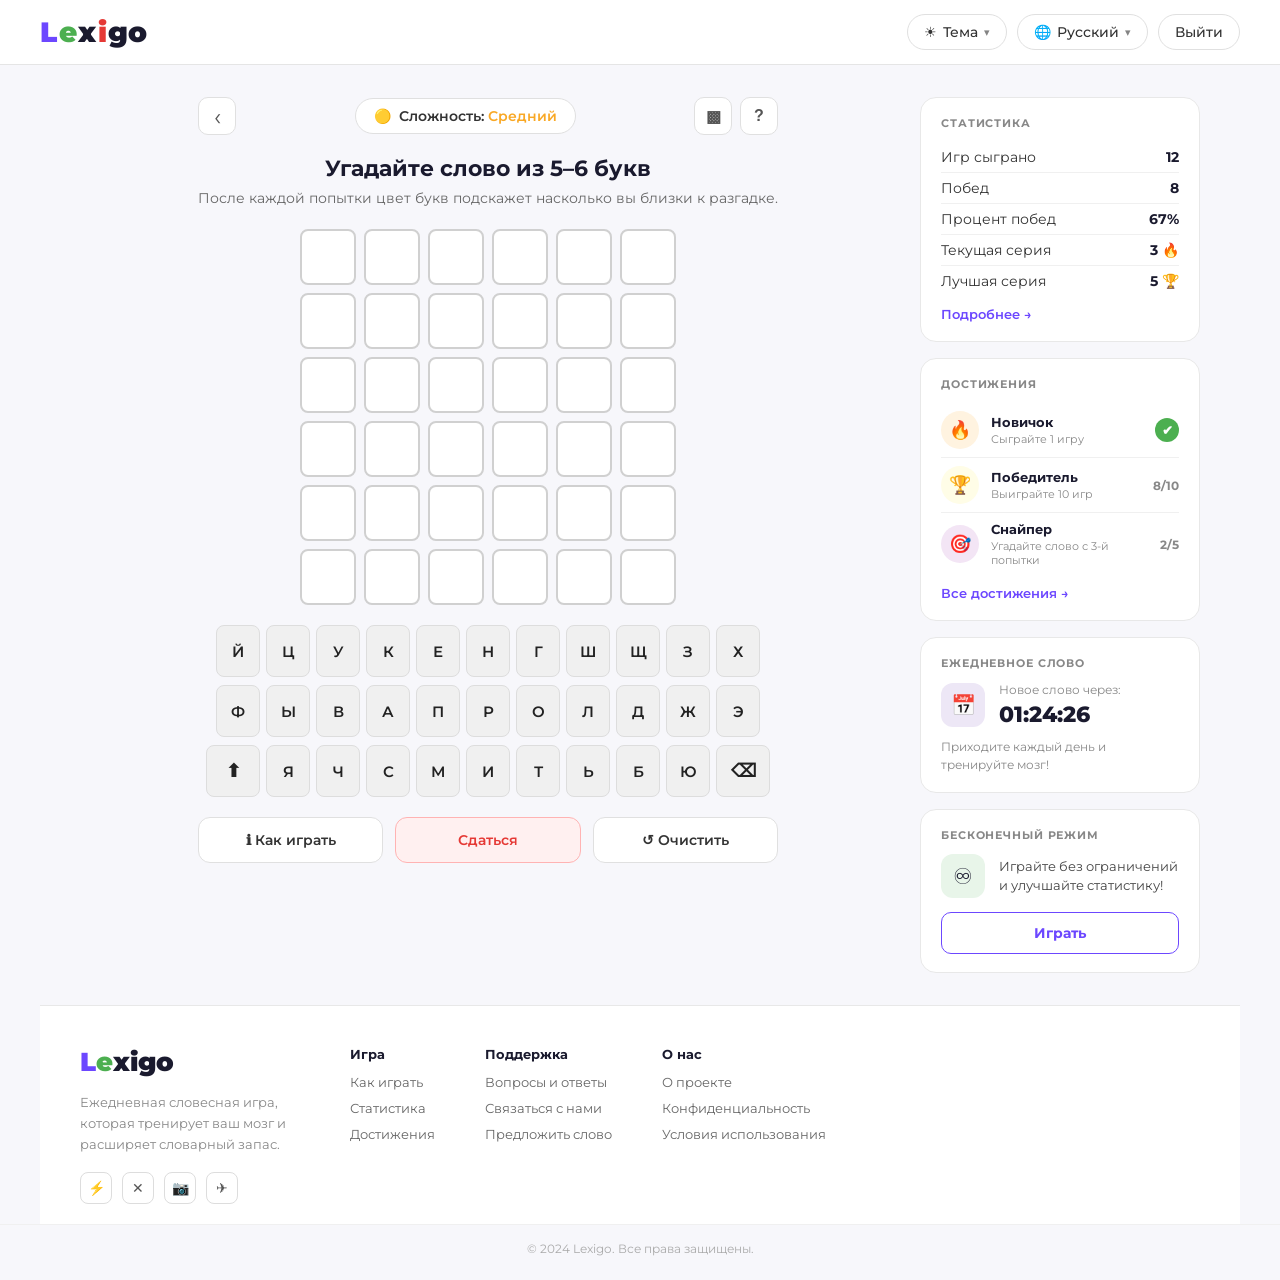
==== play.html @ fc0f88fc "Update and rename index.html to play.html" ====
<!DOCTYPE html>
<html lang="ru">
<head>
    <meta charset="UTF-8">
    <meta name="viewport" content="width=device-width, initial-scale=1.0">
    <title>Lexigo — Игра</title>
    <link href="https://fonts.googleapis.com/css2?family=Montserrat:wght@400;500;600;700;800;900&display=swap" rel="stylesheet">
    <link rel="stylesheet" href="style.css">
</head>
<body>

    <!-- HEADER -->
    <header class="header">
        <a href="index.html" class="logo-block">
            <span class="logo-L">L</span><span class="logo-e">e</span><span>x</span><span class="logo-i">i</span><span>go</span>
        </a>
        <div class="header-controls">
            <!-- THEME -->
            <div class="btn-dropdown">
                <button class="header-btn btn-theme-toggle">
                    <span class="theme-label">☀</span> <span data-i18n="theme">Тема</span> <span class="chevron">▾</span>
                </button>
                <div class="theme-dropdown" id="themeDropdown">
                    <div class="dropdown-item" data-theme-val="light">☀ <span data-i18n="themeLight">Светлая</span> <span class="di-check" id="checkLight">✔</span></div>
                    <div class="dropdown-item" data-theme-val="dark">🌙 <span data-i18n="themeDark">Тёмная</span> <span class="di-check" id="checkDark" style="display:none">✔</span></div>
                </div>
            </div>
            <!-- LANG -->
            <div class="btn-dropdown">
                <button class="header-btn btn-lang-toggle">
                    🌐 <span class="lang-label">Русский</span> <span class="chevron">▾</span>
                </button>
                <div class="lang-dropdown" id="langDropdown">
                    <div class="dropdown-item" data-lang-val="ru">🇷🇺 Русский <span class="di-check" id="checkRu">✔</span></div>
                    <div class="dropdown-item" data-lang-val="ro">🇷🇴 Română <span class="di-check" id="checkRo" style="display:none">✔</span></div>
                </div>
            </div>
            <button class="header-btn" data-i18n="logout">Выйти</button>
        </div>
    </header>

    <!-- MAIN -->
    <main class="main-content">

        <!-- GAME AREA -->
        <section class="game-area">
            <div class="game-topbar">
                <a href="menu.html" class="back-btn">&#8249;</a>
                <div class="difficulty-display">
                    <span>🟡</span>
                    <span>Сложность: <span class="diff-value" id="diffLabel">Средний</span></span>
                </div>
                <div class="topbar-right">
                    <button class="icon-btn" id="statsBtn">&#9641;</button>
                    <button class="icon-btn" id="helpBtn">?</button>
                </div>
            </div>

            <div class="game-title">
                <h2 id="gameTitle" data-i18n="gameTitle5">Угадайте слово из 5–6 букв</h2>
                <p data-i18n="gameSubtitle">После каждой попытки цвет букв подскажет насколько<br>вы близки к разгадке.</p>
            </div>

            <div class="grid" id="grid"></div>

            <div class="keyboard" id="keyboard">
                <div class="kb-row">
                    <div class="kb-key" data-letter="й">Й</div><div class="kb-key" data-letter="ц">Ц</div><div class="kb-key" data-letter="у">У</div><div class="kb-key" data-letter="к">К</div><div class="kb-key" data-letter="е">Е</div><div class="kb-key" data-letter="н">Н</div><div class="kb-key" data-letter="г">Г</div><div class="kb-key" data-letter="ш">Ш</div><div class="kb-key" data-letter="щ">Щ</div><div class="kb-key" data-letter="з">З</div><div class="kb-key" data-letter="х">Х</div>
                </div>
                <div class="kb-row">
                    <div class="kb-key" data-letter="ф">Ф</div><div class="kb-key" data-letter="ы">Ы</div><div class="kb-key" data-letter="в">В</div><div class="kb-key" data-letter="а">А</div><div class="kb-key" data-letter="п">П</div><div class="kb-key" data-letter="р">Р</div><div class="kb-key" data-letter="о">О</div><div class="kb-key" data-letter="л">Л</div><div class="kb-key" data-letter="д">Д</div><div class="kb-key" data-letter="ж">Ж</div><div class="kb-key" data-letter="э">Э</div>
                </div>
                <div class="kb-row">
                    <div class="kb-key kb-shift" data-letter="shift">⬆</div><div class="kb-key" data-letter="я">Я</div><div class="kb-key" data-letter="ч">Ч</div><div class="kb-key" data-letter="с">С</div><div class="kb-key" data-letter="м">М</div><div class="kb-key" data-letter="и">И</div><div class="kb-key" data-letter="т">Т</div><div class="kb-key" data-letter="ь">Ь</div><div class="kb-key" data-letter="б">Б</div><div class="kb-key" data-letter="ю">Ю</div><div class="kb-key kb-back" data-letter="backspace">⌫</div>
                </div>
            </div>

            <div class="game-actions">
                <button class="action-btn how-to" id="howToBtn" data-i18n="howToBtn">ℹ Как играть</button>
                <button class="action-btn surrender" id="surrenderBtn" data-i18n="surrenderBtn">Сдаться</button>
                <button class="action-btn clear" id="clearBtn" data-i18n="clearBtn">↺ Очистить</button>
            </div>
        </section>

        <!-- SIDEBAR -->
        <aside class="sidebar">
            <div class="sidebar-card">
                <h3 class="card-title">СТАТИСТИКА</h3>
                <div class="stat-row"><span>Игр сыграно</span><span class="stat-val">12</span></div>
                <div class="stat-row"><span>Побед</span><span class="stat-val">8</span></div>
                <div class="stat-row"><span>Процент побед</span><span class="stat-val">67%</span></div>
                <div class="stat-row"><span>Текущая серия</span><span class="stat-val">3 🔥</span></div>
                <div class="stat-row"><span>Лучшая серия</span><span class="stat-val">5 🏆</span></div>
                <a href="#" class="card-link">Подробнее →</a>
            </div>
            <div class="sidebar-card">
                <h3 class="card-title">ДОСТИЖЕНИЯ</h3>
                <div class="achievement">
                    <div class="ach-icon fire">🔥</div>
                    <div class="ach-info"><div class="ach-name">Новичок</div><div class="ach-desc">Сыграйте 1 игру</div></div>
                    <div class="ach-status done">✔</div>
                </div>
                <div class="achievement">
                    <div class="ach-icon trophy">🏆</div>
                    <div class="ach-info"><div class="ach-name">Победитель</div><div class="ach-desc">Выиграйте 10 игр</div></div>
                    <div class="ach-status progress">8/10</div>
                </div>
                <div class="achievement">
                    <div class="ach-icon sniper">🎯</div>
                    <div class="ach-info"><div class="ach-name">Снайпер</div><div class="ach-desc">Угадайте слово с 3-й попытки</div></div>
                    <div class="ach-status progress">2/5</div>
                </div>
                <a href="#" class="card-link">Все достижения →</a>
            </div>
            <div class="sidebar-card">
                <h3 class="card-title">ЕЖЕДНЕВНОЕ СЛОВО</h3>
                <div class="daily-row">
                    <div class="daily-icon">📅</div>
                    <div>
                        <div class="daily-label">Новое слово через:</div>
                        <div class="daily-timer" id="dailyTimer">00:00:00</div>
                    </div>
                </div>
                <p class="daily-desc">Приходите каждый день и тренируйте мозг!</p>
            </div>
            <div class="sidebar-card">
                <h3 class="card-title">БЕСКОНЕЧНЫЙ РЕЖИМ</h3>
                <div class="infinite-row">
                    <div class="infinite-icon">♾</div>
                    <p>Играйте без ограничений и улучшайте статистику!</p>
                </div>
                <button class="sidebar-play-btn" id="infiniteBtn">Играть</button>
            </div>
        </aside>
    </main>

    <!-- FOOTER -->
    <div class="footer">
        <div class="footer-brand">
            <div class="footer-logo"><span class="logo-L">L</span><span class="logo-e">e</span><span>xigo</span></div>
            <p>Ежедневная словесная игра, которая тренирует ваш мозг и расширяет словарный запас.</p>
            <div class="footer-socials">
                <a href="#" class="social-link">⚡</a>
                <a href="#" class="social-link">✕</a>
                <a href="#" class="social-link">📷</a>
                <a href="#" class="social-link">✈</a>
            </div>
        </div>
        <div class="footer-links">
            <div class="footer-col"><h4>Игра</h4><a href="#">Как играть</a><a href="#">Статистика</a><a href="#">Достижения</a></div>
            <div class="footer-col"><h4>Поддержка</h4><a href="#">Вопросы и ответы</a><a href="#">Связаться с нами</a><a href="#">Предложить слово</a></div>
            <div class="footer-col"><h4>О нас</h4><a href="#">О проекте</a><a href="#">Конфиденциальность</a><a href="#">Условия использования</a></div>
        </div>
    </div>
    <div class="footer-copy">© 2024 Lexigo. Все права защищены.</div>

    <!-- MODAL: How to play -->
    <div class="modal-overlay" id="howToModal">
        <div class="modal">
            <button class="modal-close" id="closeHowTo">✕</button>
            <h2>Как играть</h2>
            <p>Угадайте слово за 6 попыток.</p>
            <ul>
                <li>🟩 <b>Зелёный</b> — буква на своём месте</li>
                <li>🟨 <b>Жёлтый</b> — буква есть, но не там</li>
                <li>⬜ <b>Серый</b> — буквы нет в слове</li>
            </ul>
        </div>
    </div>

    <!-- MODAL: Result -->
    <div class="modal-overlay" id="resultModal">
        <div class="modal result-modal">
            <button class="modal-close" id="closeResult">✕</button>
            <canvas id="confettiCanvas"></canvas>
            <div class="result-trophy" id="resultTrophy">🏆</div>
            <h2 class="result-title" id="resultTitle">Отличная работа!</h2>
            <p class="result-subtitle" id="resultSubtitle">Вы разгадали слово</p>
            <div class="result-word" id="resultWord"></div>
            <div class="result-stats">
                <div class="result-stat">
                    <div class="stat-icon purple">🕐</div>
                    <div class="stat-body">
                        <div class="stat-label">Время</div>
                        <div class="stat-value" id="resultTime">00:00</div>
                        <div class="stat-badge purple" id="timeBadge" style="display:none"></div>
                    </div>
                </div>
                <div class="result-stat-divider"></div>
                <div class="result-stat">
                    <div class="stat-icon green">🎯</div>
                    <div class="stat-body">
                        <div class="stat-label">Попытки</div>
                        <div class="stat-value" id="resultAttempts">0/6</div>
                        <div class="stat-badge green" id="attemptsBadge" style="display:none"></div>
                    </div>
                </div>
            </div>
            <div class="result-streak" id="resultStreak">
                <span class="streak-label">🔥 Серия побед</span>
                <div class="streak-dots" id="streakDots"></div>
                <span class="streak-count" id="streakCount">0</span>
            </div>
            <div class="result-buttons">
                <button class="res-btn outline" id="newGameBtn">↺ Играть заново</button>
                <button class="res-btn gradient" id="nextLevelBtn">Следующий уровень →</button>
                <button class="res-btn plain" id="closeResultBtn">Закрыть</button>
            </div>
            <div class="result-tip" id="resultTip">⭐ Вы становитесь лучше с каждой игрой!</div>
        </div>
    </div>

    <script src="script.js"></script>
    <script src="i18n.js"></script>
    <script>
        // ── Theme dropdown ──
        const themeToggle = document.querySelector('.btn-theme-toggle');
        const themeDD = document.getElementById('themeDropdown');
        themeToggle.addEventListener('click', (e) => { e.stopPropagation(); themeDD.classList.toggle('open'); langDD.classList.remove('open'); });
        document.querySelectorAll('[data-theme-val]').forEach(el => {
            el.addEventListener('click', () => {
                applyTheme(el.dataset.themeVal);
                themeDD.classList.remove('open');
                document.getElementById('checkLight').style.display = currentTheme==='light'?'':'none';
                document.getElementById('checkDark').style.display  = currentTheme==='dark' ?'':'none';
            });
        });
        // ── Lang dropdown ──
        const langToggle = document.querySelector('.btn-lang-toggle');
        const langDD = document.getElementById('langDropdown');
        langToggle.addEventListener('click', (e) => { e.stopPropagation(); langDD.classList.toggle('open'); themeDD.classList.remove('open'); });
        document.querySelectorAll('[data-lang-val]').forEach(el => {
            el.addEventListener('click', () => {
                applyLang(el.dataset.langVal);
                langDD.classList.remove('open');
                document.getElementById('checkRu').style.display = currentLang==='ru'?'':'none';
                document.getElementById('checkRo').style.display = currentLang==='ro'?'':'none';
            });
        });
        document.addEventListener('click', () => { themeDD.classList.remove('open'); langDD.classList.remove('open'); });
    </script>
</body>
</html>
---- style.css ----
/* ============================================================
   LEXIGO — Единый CSS (очищен от дублей)
   ============================================================ */

*, *::before, *::after { box-sizing: border-box; margin: 0; padding: 0; }

:root {
    --green:  #4caf50;
    --yellow: #f9a825;
    --gray:   #9e9e9e;
    --dark:   #3d3d3d;
    --purple: #6c47ff;
    --bg:     #f7f7fb;
}

html { scroll-behavior: smooth; }

body {
    font-family: 'Montserrat', sans-serif;
    background: var(--bg);
    color: #1a1a2e;
    min-height: 100vh;
    display: flex;
    flex-direction: column;
    overflow-x: hidden;
}

/* ─── ЛОГОТИП (общий для всех страниц) ─── */
.logo-block {
    font-size: 28px;
    font-weight: 900;
    letter-spacing: -0.5px;
    text-decoration: none;
    color: #1a1a2e;
    line-height: 1;
    display: flex;
    align-items: center;
    gap: 2px;
}
.logo-block img { height: 36px; width: auto; }
.logo-L { color: #6c47ff; }
.logo-e { color: #4caf50; }
.logo-i { color: #e53935; }

/* ─── HEADER — index.html ─── */
.header {
    display: flex;
    align-items: center;
    justify-content: space-between;
    padding: 14px 40px;
    background: #fff;
    border-bottom: 1px solid #e5e5e5;
    position: sticky;
    top: 0;
    z-index: 100;
}
.header-controls { display: flex; align-items: center; gap: 10px; }
.header-btn {
    display: flex;
    align-items: center;
    gap: 6px;
    padding: 8px 16px;
    border: 1px solid #e0e0e0;
    border-radius: 20px;
    background: #fff;
    font-family: 'Montserrat', sans-serif;
    font-size: 14px;
    font-weight: 500;
    cursor: pointer;
    color: #333;
    transition: background 0.15s;
}
.header-btn:hover { background: #f5f5f5; }
.chevron { font-size: 11px; opacity: 0.6; }

/* ─── HEADER — menu.html ─── */
header {
    display: flex;
    align-items: center;
    justify-content: space-between;
    padding: 18px 60px;
    background: rgba(255,255,255,0.9);
    backdrop-filter: blur(12px);
    border-bottom: 1px solid #ececec;
    position: sticky;
    top: 0;
    z-index: 100;
}
.hdr-btn {
    display: flex;
    align-items: center;
    gap: 7px;
    padding: 9px 18px;
    border: 1px solid #ddd;
    border-radius: 24px;
    background: #fff;
    font-family: 'Montserrat', sans-serif;
    font-size: 14px;
    font-weight: 600;
    color: #333;
    cursor: pointer;
    transition: background 0.15s, box-shadow 0.15s;
}
.hdr-btn:hover { background: #f5f5f5; box-shadow: 0 2px 8px rgba(0,0,0,.07); }
.header-right { display: flex; gap: 10px; align-items: center; }

/* ─── MAIN LAYOUT (index) ─── */
.main-content {
    display: flex;
    gap: 24px;
    padding: 32px 40px;
    max-width: 1200px;
    margin: 0 auto;
    width: 100%;
    flex: 1;
}

/* ─── GAME AREA ─── */
.game-area {
    flex: 1;
    display: flex;
    flex-direction: column;
    align-items: center;
    gap: 20px;
}
.game-topbar {
    display: flex;
    align-items: center;
    justify-content: space-between;
    width: 100%;
    max-width: 580px;
}
.back-btn {
    width: 38px; height: 38px;
    border: 1px solid #e0e0e0;
    border-radius: 10px;
    background: #fff;
    font-size: 24px;
    cursor: pointer;
    display: flex;
    align-items: center;
    justify-content: center;
    color: #555;
    transition: background 0.15s;
    text-decoration: none;
}
.back-btn:hover { background: #f5f5f5; }

.difficulty-display {
    display: flex;
    align-items: center;
    gap: 8px;
    padding: 8px 18px;
    border: 1px solid #e0e0e0;
    border-radius: 20px;
    background: #fff;
    font-size: 14px;
    font-weight: 600;
    color: #333;
}
.diff-value { color: #e5a800; }

.topbar-right { display: flex; gap: 8px; }
.icon-btn {
    width: 38px; height: 38px;
    border: 1px solid #e0e0e0;
    border-radius: 10px;
    background: #fff;
    font-size: 16px;
    cursor: pointer;
    display: flex;
    align-items: center;
    justify-content: center;
    color: #555;
    transition: background 0.15s;
    font-weight: 700;
}
.icon-btn:hover { background: #f5f5f5; }

/* ─── GAME TITLE ─── */
.game-title { text-align: center; }
.game-title h2 { font-size: 22px; font-weight: 700; margin-bottom: 6px; }
.game-title p  { font-size: 14px; color: #666; line-height: 1.5; }

/* ─── GRID ─── */
.grid { display: flex; flex-direction: column; gap: 8px; }
.row  { display: flex; gap: 8px; }

.cell {
    display: flex;
    align-items: center;
    justify-content: center;
    width: 56px; height: 56px;
    border: 2px solid #d0d0d0;
    border-radius: 8px;
    background: #fff;
    font-size: 24px;
    font-weight: 700;
    text-transform: uppercase;
    color: #1a1a2e;
    transition: border-color 0.15s;
}
.cell.filled { animation: pop 0.1s ease; border-color: #888; }
.cell.green  { background: var(--green);  border-color: var(--green);  color: #fff; animation: flip 0.4s ease; }
.cell.yellow { background: var(--yellow); border-color: var(--yellow); color: #fff; animation: flip 0.4s ease; }
.cell.gray   { background: var(--gray);   border-color: var(--gray);   color: #fff; animation: flip 0.4s ease; }

@keyframes pop  { 0%{transform:scale(1)} 50%{transform:scale(1.1)} 100%{transform:scale(1)} }
@keyframes flip { 0%{transform:rotateX(0)} 50%{transform:rotateX(90deg)} 100%{transform:rotateX(0)} }
@keyframes shake { 0%,100%{transform:translateX(0)} 20%{transform:translateX(-6px)} 40%{transform:translateX(6px)} 60%{transform:translateX(-4px)} 80%{transform:translateX(4px)} }
.row.shake { animation: shake 0.4s ease; }

/* ─── KEYBOARD ─── */
.keyboard { display: flex; flex-direction: column; gap: 8px; align-items: center; width: 100%; max-width: 600px; }
.kb-row   { display: flex; gap: 6px; justify-content: center; }
.kb-key {
    display: flex;
    align-items: center;
    justify-content: center;
    min-width: 44px; height: 52px;
    border-radius: 8px;
    background: #f0f0f0;
    border: 1px solid #ddd;
    font-family: 'Montserrat', sans-serif;
    font-size: 15px; font-weight: 600;
    cursor: pointer;
    padding: 0 6px;
    transition: background 0.1s, transform 0.08s;
    user-select: none;
    color: #222;
}
.kb-key:hover  { background: #e0e0e0; }
.kb-key:active { transform: scale(0.93); }
.kb-shift, .kb-back { min-width: 54px; font-size: 18px; }
.kb-key.green  { background: var(--green);  color: #fff; border-color: var(--green); }
.kb-key.yellow { background: var(--yellow); color: #fff; border-color: var(--yellow); }
.kb-key.gray   { background: var(--gray);   color: #fff; border-color: var(--gray); }

/* ─── GAME ACTIONS ─── */
.game-actions { display: flex; gap: 12px; width: 100%; max-width: 580px; }
.action-btn {
    flex: 1; padding: 13px 10px;
    border-radius: 12px;
    font-family: 'Montserrat', sans-serif;
    font-size: 14px; font-weight: 600;
    cursor: pointer;
    transition: background 0.15s, transform 0.1s;
}
.action-btn:active { transform: scale(0.97); }
.action-btn.how-to  { background: #fff; border: 1px solid #e0e0e0; color: #333; }
.action-btn.how-to:hover { background: #f5f5f5; }
.action-btn.surrender { background: #fff0f0; border: 1px solid #ffb3b3; color: #e53935; }
.action-btn.surrender:hover { background: #ffe5e5; }
.action-btn.clear   { background: #fff; border: 1px solid #e0e0e0; color: #333; }
.action-btn.clear:hover { background: #f5f5f5; }

/* ─── SIDEBAR ─── */
.sidebar { width: 280px; flex-shrink: 0; display: flex; flex-direction: column; gap: 16px; }
.sidebar-card { background: #fff; border: 1px solid #e8e8e8; border-radius: 16px; padding: 18px 20px; }
.card-title { font-size: 11px; font-weight: 700; letter-spacing: .08em; color: #888; margin-bottom: 12px; text-transform: uppercase; }

.stat-row { display: flex; justify-content: space-between; align-items: center; padding: 6px 0; font-size: 14px; border-bottom: 1px solid #f0f0f0; color: #333; }
.stat-row:last-of-type { border-bottom: none; }
.stat-val { font-weight: 700; color: #1a1a2e; }
.card-link { display: inline-block; margin-top: 10px; font-size: 13px; font-weight: 600; color: var(--purple); text-decoration: none; }
.card-link:hover { text-decoration: underline; }

.achievement { display: flex; align-items: center; gap: 12px; padding: 8px 0; border-bottom: 1px solid #f0f0f0; }
.achievement:last-of-type { border-bottom: none; }
.ach-icon { width: 38px; height: 38px; border-radius: 50%; display: flex; align-items: center; justify-content: center; font-size: 18px; flex-shrink: 0; }
.ach-icon.fire   { background: #fff3e0; }
.ach-icon.trophy { background: #fffde7; }
.ach-icon.sniper { background: #f3e5f5; }
.ach-info { flex: 1; }
.ach-name { font-size: 13px; font-weight: 700; }
.ach-desc { font-size: 11px; color: #888; margin-top: 2px; }
.ach-status { font-size: 12px; font-weight: 700; flex-shrink: 0; }
.ach-status.done { width: 24px; height: 24px; background: var(--green); color: #fff; border-radius: 50%; display: flex; align-items: center; justify-content: center; font-size: 13px; }
.ach-status.progress { color: #888; }

.daily-row { display: flex; align-items: center; gap: 14px; margin-bottom: 10px; }
.daily-icon { width: 44px; height: 44px; border-radius: 12px; background: #ede7f6; display: flex; align-items: center; justify-content: center; font-size: 20px; flex-shrink: 0; }
.daily-label { font-size: 12px; color: #888; margin-bottom: 4px; }
.daily-timer { font-size: 22px; font-weight: 800; color: #1a1a2e; }
.daily-desc  { font-size: 12px; color: #888; line-height: 1.5; }

.infinite-row { display: flex; align-items: center; gap: 14px; margin-bottom: 14px; }
.infinite-icon { width: 44px; height: 44px; border-radius: 12px; background: #e8f5e9; display: flex; align-items: center; justify-content: center; font-size: 22px; flex-shrink: 0; }
.infinite-row p { font-size: 13px; color: #444; line-height: 1.5; }

.sidebar-play-btn {
    width: 100%; padding: 11px;
    background: #fff;
    border: 1px solid var(--purple);
    border-radius: 10px;
    color: var(--purple);
    font-family: 'Montserrat', sans-serif;
    font-size: 14px; font-weight: 700;
    cursor: pointer;
    transition: background 0.15s, color 0.15s;
}
.sidebar-play-btn:hover { background: var(--purple); color: #fff; }

/* ─── FOOTER (index) ─── */
.footer {
    background: #fff;
    border-top: 1px solid #e8e8e8;
    padding: 40px 40px 20px;
    display: flex;
    gap: 60px;
    max-width: 1200px;
    margin: 0 auto;
    width: 100%;
}
.footer-brand { flex-shrink: 0; max-width: 200px; }
.footer-logo  { font-size: 24px; font-weight: 800; margin-bottom: 12px; }
.footer-brand p { font-size: 13px; color: #666; line-height: 1.6; margin-bottom: 14px; }
.footer-socials { display: flex; gap: 10px; }
.social-link {
    width: 32px; height: 32px;
    border: 1px solid #ddd;
    border-radius: 8px;
    display: flex; align-items: center; justify-content: center;
    text-decoration: none; font-size: 14px; color: #555;
    transition: background 0.15s;
}
.social-link:hover { background: #f5f5f5; }
.footer-links { display: flex; gap: 50px; flex: 1; }
.footer-col   { display: flex; flex-direction: column; gap: 10px; }
.footer-col h4 { font-size: 13px; font-weight: 700; color: #1a1a2e; margin-bottom: 2px; }
.footer-col a  { font-size: 13px; color: #666; text-decoration: none; transition: color 0.15s; }
.footer-col a:hover { color: var(--purple); }
.footer-copy { text-align: center; font-size: 12px; color: #aaa; padding: 16px 0 24px; border-top: 1px solid #f0f0f0; }

/* ─── MODALS (общие) ─── */
.modal-overlay {
    display: none;
    position: fixed;
    inset: 0;
    background: rgba(0,0,0,.45);
    z-index: 1000;
    align-items: center;
    justify-content: center;
}
.modal-overlay.active { display: flex; }

.modal {
    background: #fff;
    border-radius: 24px;
    padding: 36px;
    max-width: 460px;
    width: 92%;
    position: relative;
    box-shadow: 0 20px 60px rgba(0,0,0,.15);
}
.modal-close {
    position: absolute;
    top: 14px; right: 16px;
    width: 36px; height: 36px;
    border-radius: 50%;
    background: #f5f5f5;
    border: none;
    font-size: 16px;
    cursor: pointer;
    color: #555;
    display: flex; align-items: center; justify-content: center;
    transition: background 0.15s;
}
.modal-close:hover { background: #e0e0e0; color: #111; }

/* ─── HOW-TO MODAL ─── */
.modal h2 { font-size: 20px; margin-bottom: 14px; }
.modal p   { font-size: 14px; color: #555; margin-bottom: 14px; }
.modal ul  { list-style: none; display: flex; flex-direction: column; gap: 10px; }
.modal ul li { font-size: 14px; color: #444; }

/* ─── GAME MESSAGE ─── */
.game-message {
    display: none;
    text-align: center;
    padding: 10px 20px;
    border-radius: 10px;
    font-size: 14px; font-weight: 600;
    margin-bottom: 4px;
    animation: fadeIn 0.2s ease;
}
.game-message.warn { background: #fff3e0; color: #e65100; border: 1px solid #ffcc80; }
@keyframes fadeIn { from{opacity:0;transform:translateY(-6px)} to{opacity:1;transform:translateY(0)} }

/* ─── RESULT MODAL ─── */
.result-modal { text-align: center; padding: 36px 36px 28px; max-width: 500px; overflow: hidden; }
#confettiCanvas { position: absolute; inset: 0; width: 100%; height: 100%; pointer-events: none; z-index: 0; }
.result-modal > * { position: relative; z-index: 1; }

.result-trophy { font-size: 72px; margin-bottom: 14px; display: block; animation: trophyBounce 0.6s cubic-bezier(.36,.07,.19,.97) both; }
@keyframes trophyBounce { 0%{transform:scale(.4) rotate(-10deg);opacity:0} 60%{transform:scale(1.15) rotate(4deg);opacity:1} 100%{transform:scale(1) rotate(0)} }

.result-title    { font-size: 26px; font-weight: 900; color: #1a1a2e; margin-bottom: 4px; }
.result-subtitle { font-size: 14px; color: #888; margin-bottom: 18px; }

.result-word { display: flex; gap: 8px; justify-content: center; margin-bottom: 22px; flex-wrap: wrap; }
.result-tile {
    width: 52px; height: 52px;
    border-radius: 10px;
    display: flex; align-items: center; justify-content: center;
    font-size: 22px; font-weight: 800; color: #fff;
    animation: tileReveal .4s ease both;
}
.result-tile:nth-child(1){animation-delay:.05s}
.result-tile:nth-child(2){animation-delay:.10s}
.result-tile:nth-child(3){animation-delay:.15s}
.result-tile:nth-child(4){animation-delay:.20s}
.result-tile:nth-child(5){animation-delay:.25s}
.result-tile:nth-child(6){animation-delay:.30s}
.result-tile:nth-child(7){animation-delay:.35s}
@keyframes tileReveal { from{transform:scale(0) rotateY(90deg);opacity:0} to{transform:scale(1) rotateY(0);opacity:1} }
.result-tile.green  { background: var(--green); }
.result-tile.yellow { background: var(--yellow); }
.result-tile.gray   { background: var(--gray); }
.result-tile.dark   { background: var(--dark); }

.result-stats { display: flex; align-items: center; background: #f7f7fb; border-radius: 16px; padding: 18px 24px; margin-bottom: 18px; }
.result-stat  { flex: 1; display: flex; align-items: center; gap: 12px; text-align: left; }
.result-stat-divider { width: 1px; height: 52px; background: #e0e0e0; margin: 0 16px; }
.stat-icon { width: 42px; height: 42px; border-radius: 12px; display: flex; align-items: center; justify-content: center; font-size: 20px; flex-shrink: 0; }
.stat-icon.purple { background: #ede7f6; }
.stat-icon.green  { background: #e8f5e9; }
.stat-body  { display: flex; flex-direction: column; gap: 2px; }
.stat-label { font-size: 11px; color: #999; font-weight: 600; text-transform: uppercase; letter-spacing: .05em; }
.stat-value { font-size: 22px; font-weight: 900; color: #1a1a2e; }
.stat-badge { display: inline-block; font-size: 10px; font-weight: 700; padding: 2px 8px; border-radius: 20px; margin-top: 2px; }
.stat-badge.purple { background: #ede7f6; color: var(--purple); }
.stat-badge.green  { background: #e8f5e9; color: #2e7d32; }

.result-streak { display: flex; align-items: center; gap: 10px; justify-content: center; margin-bottom: 22px; flex-wrap: wrap; }
.streak-label  { font-size: 14px; font-weight: 700; color: #333; }
.streak-dots   { display: flex; gap: 6px; }
.streak-dot    { width: 24px; height: 24px; border-radius: 50%; background: #e0e0e0; transition: background .3s, transform .3s; }
.streak-dot.active { background: var(--yellow); transform: scale(1.1); }
.streak-count  { font-size: 15px; font-weight: 800; color: var(--yellow); }

.result-buttons { display: flex; gap: 10px; justify-content: center; flex-wrap: wrap; margin-bottom: 18px; }
.res-btn {
    padding: 13px 20px;
    border-radius: 14px;
    font-family: 'Montserrat', sans-serif;
    font-size: 14px; font-weight: 700;
    cursor: pointer;
    transition: transform .15s, box-shadow .15s;
    white-space: nowrap;
}
.res-btn:active { transform: scale(.96); }
.res-btn.outline { background: #fff; border: 1.5px solid #ddd; color: #333; }
.res-btn.outline:hover { background: #f5f5f5; }
.res-btn.gradient { background: linear-gradient(135deg, var(--purple), var(--green)); border: none; color: #fff; box-shadow: 0 6px 20px rgba(108,71,255,.3); }
.res-btn.gradient:hover { box-shadow: 0 10px 28px rgba(108,71,255,.45); transform: translateY(-1px); }
.res-btn.plain { background: #fff; border: 1.5px solid #ddd; color: #888; }
.res-btn.plain:hover { color: #333; }

.result-tip { font-size: 13px; color: #aaa; font-weight: 500; }

/* ─── DIFFICULTY MODAL ─── */
.diff-modal { text-align: center; padding: 40px 32px 32px; max-width: 560px; }
.diff-modal-icon { font-size: 80px; margin-bottom: 16px; display: block; animation: trophyBounce .6s cubic-bezier(.36,.07,.19,.97) both; }
.diff-modal h2   { font-size: 28px; font-weight: 900; margin-bottom: 8px; color: #1a1a2e; }
.diff-modal .sub { font-size: 15px; color: #888; margin-bottom: 28px; }

.diff-cards { display: flex; gap: 14px; justify-content: center; margin-bottom: 22px; }
.diff-card {
    flex: 1; max-width: 150px;
    border-radius: 20px;
    padding: 20px 16px 18px;
    border: 2px solid #e8e8e8;
    cursor: pointer;
    transition: border-color .2s, transform .15s, box-shadow .2s;
    text-align: center;
    background: #fff;
    position: relative;
}
.diff-card:hover { transform: translateY(-3px); box-shadow: 0 8px 24px rgba(0,0,0,.08); }
.diff-card.selected-easy   { border-color: var(--green); background: #f0faf0; }
.diff-card.selected-medium { border-color: var(--yellow); background: #fffbf0; }
.diff-card.selected-hard   { border-color: var(--purple); background: #f5f0ff; }

.diff-badge {
    position: absolute;
    top: -12px; left: 50%; transform: translateX(-50%);
    background: var(--yellow);
    color: #fff;
    font-size: 10px; font-weight: 800;
    padding: 4px 10px;
    border-radius: 20px;
    white-space: nowrap;
    letter-spacing: .04em;
}

.diff-cube { font-size: 52px; margin-bottom: 12px; display: block; }
.diff-name { font-size: 20px; font-weight: 800; margin-bottom: 4px; }
.diff-name.easy   { color: var(--green); }
.diff-name.medium { color: var(--yellow); }
.diff-name.hard   { color: var(--purple); }
.diff-len  { font-size: 13px; color: #888; margin-bottom: 14px; }

.diff-dots { display: flex; gap: 5px; justify-content: center; }
.diff-dot  { width: 10px; height: 10px; border-radius: 50%; }
.diff-dot.active { opacity: 1; }
.diff-dot.dim    { opacity: 0.3; }
.diff-dot.green  { background: var(--green); }
.diff-dot.yellow { background: var(--yellow); }
.diff-dot.purple { background: var(--purple); }

.diff-popular {
    display: flex;
    align-items: center;
    gap: 14px;
    background: #f7f7fb;
    border-radius: 16px;
    padding: 14px 20px;
    text-align: left;
    margin-bottom: 20px;
}
.diff-popular-icon { font-size: 28px; flex-shrink: 0; }
.diff-popular strong { display: block; font-size: 14px; font-weight: 700; color: #1a1a2e; margin-bottom: 2px; }
.diff-popular span   { font-size: 13px; color: #888; }

.diff-start-btn {
    width: 100%; padding: 16px;
    background: linear-gradient(135deg, var(--purple), var(--green));
    border: none; border-radius: 14px;
    color: #fff; font-family: 'Montserrat', sans-serif;
    font-size: 16px; font-weight: 800;
    cursor: pointer;
    box-shadow: 0 6px 20px rgba(108,71,255,.3);
    transition: transform .15s, box-shadow .15s;
    letter-spacing: .5px;
}
.diff-start-btn:hover { transform: translateY(-2px); box-shadow: 0 10px 28px rgba(108,71,255,.4); }
.diff-start-btn:active { transform: scale(.97); }

/* ─── MENU PAGE ─── */
.hero-wrap { position: relative; overflow: hidden; }
.bg-blob   { position: absolute; border-radius: 50%; filter: blur(80px); opacity: .12; pointer-events: none; z-index: 0; }
.blob-1 { width: 400px; height: 400px; background: var(--purple); top: -100px; right: 100px; }
.blob-2 { width: 300px; height: 300px; background: var(--green);  bottom: -50px; left: 50px; }

.sparkle { position: absolute; color: #c9b8ff; font-size: 22px; pointer-events: none; animation: sparkleAnim 3s ease-in-out infinite; }
.sp-1 { top: 60px;  right: 520px; animation-delay: 0s; }
.sp-2 { top: 120px; right: 100px; animation-delay: 1s; }
@keyframes sparkleAnim { 0%,100%{opacity:.4;transform:scale(1) rotate(0)} 50%{opacity:1;transform:scale(1.3) rotate(20deg)} }

.hero { display: flex; align-items: center; justify-content: space-between; padding: 80px 60px 60px; max-width: 1200px; margin: 0 auto; gap: 40px; position: relative; overflow: visible; }
.hero-left { flex: 1; max-width: 480px; animation: slideUp .7s ease both; }
.hero-title { font-size: 58px; font-weight: 900; line-height: 1.1; margin-bottom: 22px; letter-spacing: -1.5px; }
.hero-title .accent { color: var(--purple); }
.hero-desc  { font-size: 16px; color: #666; line-height: 1.7; margin-bottom: 36px; max-width: 380px; }

.hero-features { display: flex; gap: 12px; flex-wrap: wrap; }
.feature-chip {
    display: flex; align-items: center; gap: 9px;
    padding: 11px 18px;
    background: #fff; border: 1px solid #e8e8e8;
    border-radius: 14px;
    font-size: 13px; font-weight: 600; color: #333;
    box-shadow: 0 2px 8px rgba(0,0,0,.05);
    animation: slideUp .7s ease both;
}
.chip-icon { width: 32px; height: 32px; border-radius: 8px; display: flex; align-items: center; justify-content: center; font-size: 16px; }
.chip-icon.purple { background: #ede7f6; }
.chip-icon.green  { background: #e8f5e9; }
.chip-icon.orange { background: #fff3e0; }

.hero-right { flex-shrink: 0; position: relative; animation: slideUp .7s .15s ease both; }
.float-letter {
    position: absolute; width: 56px; height: 56px;
    border-radius: 12px; display: flex; align-items: center; justify-content: center;
    font-size: 24px; font-weight: 800; color: rgba(255,255,255,.9);
    box-shadow: 0 8px 24px rgba(0,0,0,.12);
    animation: floatAnim 4s ease-in-out infinite;
    user-select: none;
}
.fl-1 { background: var(--purple); top: -30px; left: -50px; animation-delay: 0s; }
.fl-2 { background: var(--green);  bottom: 40px; left: -60px; animation-delay: .8s; }
.fl-3 { background: var(--yellow); top: 20px;  right: -50px; animation-delay: 1.2s; }
.fl-4 { background: #2196f3; bottom: -20px; right: -40px; animation-delay: .4s; }
@keyframes floatAnim { 0%,100%{transform:translateY(0) rotate(0)} 50%{transform:translateY(-12px) rotate(6deg)} }

.game-card { background: #fff; border-radius: 24px; padding: 28px; box-shadow: 0 20px 60px rgba(108,71,255,.12),0 4px 20px rgba(0,0,0,.06); width: 380px; }
.preview-grid { display: flex; flex-direction: column; gap: 8px; margin-bottom: 14px; }
.preview-row  { display: flex; gap: 8px; }
.preview-cell { width: 56px; height: 56px; border-radius: 10px; display: flex; align-items: center; justify-content: center; font-size: 22px; font-weight: 800; color: #fff; flex-shrink: 0; }
.preview-cell.green  { background: var(--green); }
.preview-cell.yellow { background: var(--yellow); }
.preview-cell.dark   { background: var(--dark); }
.preview-cell.empty  { background: #f0f0f0; border: 2px solid #e0e0e0; color: transparent; }
.card-hint { display: flex; align-items: center; gap: 8px; font-size: 13px; font-weight: 600; color: var(--green); padding: 10px 14px; background: #f0faf0; border-radius: 10px; }
.card-hint .check { width: 22px; height: 22px; background: var(--green); border-radius: 50%; display: flex; align-items: center; justify-content: center; color: #fff; font-size: 12px; flex-shrink: 0; }

.play-section { display: flex; justify-content: center; padding: 20px 0 60px; }
.big-play-btn {
    display: inline-flex; align-items: center; justify-content: center;
    padding: 22px 100px; border-radius: 60px;
    background: linear-gradient(135deg, var(--purple) 0%, var(--green) 50%, var(--yellow) 100%);
    background-size: 200% 200%;
    color: #fff; font-family: 'Montserrat', sans-serif;
    font-size: 26px; font-weight: 900;
    letter-spacing: 4px; text-transform: uppercase;
    border: none; cursor: pointer;
    box-shadow: 0 12px 40px rgba(108,71,255,.35);
    transition: transform .2s, box-shadow .2s;
    animation: gradShift 4s ease infinite, glow 2.5s ease-in-out infinite;
    text-decoration: none;
}
.big-play-btn:hover { transform: scale(1.04) translateY(-3px); box-shadow: 0 20px 56px rgba(108,71,255,.45); }
@keyframes gradShift { 0%,100%{background-position:0% 50%} 50%{background-position:100% 50%} }
@keyframes glow     { 0%,100%{box-shadow:0 12px 40px rgba(108,71,255,.35)} 50%{box-shadow:0 16px 56px rgba(76,175,80,.4)} }

.info-section { display: grid; grid-template-columns: repeat(3,1fr); gap: 20px; max-width: 1200px; margin: 0 auto 80px; padding: 0 60px; }
.info-card { background: #fff; border-radius: 20px; padding: 30px; border: 1px solid #eee; box-shadow: 0 4px 20px rgba(0,0,0,.04); transition: transform .2s, box-shadow .2s; }
.info-card:hover { transform: translateY(-4px); box-shadow: 0 12px 36px rgba(0,0,0,.08); }
.info-card-header { display: flex; align-items: center; gap: 14px; margin-bottom: 18px; }
.info-icon { width: 46px; height: 46px; border-radius: 14px; display: flex; align-items: center; justify-content: center; font-size: 22px; }
.info-icon.purple-bg { background: #ede7f6; }
.info-icon.green-bg  { background: #e8f5e9; }
.info-icon.yellow-bg { background: #fff8e1; }
.info-card h3 { font-size: 18px; font-weight: 800; color: #1a1a2e; }
.info-card-visual { width: 100%; height: 90px; border-radius: 12px; margin-bottom: 16px; display: flex; align-items: center; justify-content: center; overflow: hidden; }
.mini-grid { display: grid; grid-template-columns: repeat(5,1fr); gap: 4px; }
.mini-cell { width: 26px; height: 26px; border-radius: 5px; }
.mini-cell.g { background: var(--green); }
.mini-cell.y { background: var(--yellow); }
.mini-cell.d { background: var(--dark); }
.mini-cell.e { background: #e8e8e8; }
.mini-chart  { display: flex; align-items: flex-end; gap: 6px; height: 70px; padding: 0 10px; }
.bar { flex: 1; border-radius: 6px 6px 0 0; background: linear-gradient(180deg,var(--green),#81c784); }
.podium { display: flex; align-items: flex-end; gap: 6px; justify-content: center; }
.podium-col { display: flex; flex-direction: column; align-items: center; gap: 4px; }
.podium-rank { font-size: 12px; font-weight: 700; color: #fff; border-radius: 8px; display: flex; align-items: center; justify-content: center; }
.rank-1 { background: var(--yellow); height: 60px; width: 44px; border-radius: 8px 8px 0 0; justify-content: flex-end; padding-bottom: 6px; }
.rank-2 { background: var(--gray); height: 44px; width: 36px; border-radius: 8px 8px 0 0; }
.rank-3 { background: #c5834a;    height: 32px; width: 36px; border-radius: 8px 8px 0 0; }
.info-card p  { font-size: 13px; color: #777; line-height: 1.7; margin-bottom: 16px; }
.info-link { font-size: 14px; font-weight: 700; color: var(--purple); text-decoration: none; }
.info-link:hover { text-decoration: underline; }

/* footer (menu) */
footer { background: #fff; border-top: 1px solid #eee; }
.footer-inner { max-width: 1200px; margin: 0 auto; padding: 50px 60px 30px; display: flex; gap: 60px; }
.footer-brand  { max-width: 210px; }
.footer-logo   { font-size: 26px; font-weight: 900; margin-bottom: 14px; }
.footer-brand p { font-size: 13px; color: #888; line-height: 1.6; margin-bottom: 18px; }
.socials { display: flex; gap: 10px; }
.social-btn { width: 34px; height: 34px; border: 1px solid #e0e0e0; border-radius: 9px; display: flex; align-items: center; justify-content: center; font-size: 14px; color: #555; text-decoration: none; transition: background .15s; }
.social-btn:hover { background: #f5f5f5; }

@keyframes slideUp { from{opacity:0;transform:translateY(30px)} to{opacity:1;transform:translateY(0)} }

/* ─── DARK THEME ─── */
[data-theme="dark"] {
    --bg: #141420;
    --white: #1e1e2e;
}

[data-theme="dark"] body { background: #141420; color: #e8e8f0; }

[data-theme="dark"] .header,
[data-theme="dark"] header { background: rgba(30,30,46,0.95); border-color: #2a2a40; }

[data-theme="dark"] .header-btn,
[data-theme="dark"] .hdr-btn { background: #252538; border-color: #3a3a55; color: #ccc; }
[data-theme="dark"] .header-btn:hover,
[data-theme="dark"] .hdr-btn:hover { background: #2e2e48; }

[data-theme="dark"] .logo-block { color: #e8e8f0; }

/* Game area */
[data-theme="dark"] .cell { background: #1e1e2e; border-color: #3a3a55; color: #e8e8f0; }
[data-theme="dark"] .cell.filled { border-color: #6060a0; }
[data-theme="dark"] .kb-key { background: #252538; border-color: #3a3a55; color: #e8e8f0; }
[data-theme="dark"] .kb-key:hover { background: #2e2e48; }

[data-theme="dark"] .action-btn.how-to,
[data-theme="dark"] .action-btn.clear { background: #252538; border-color: #3a3a55; color: #ccc; }
[data-theme="dark"] .action-btn.how-to:hover,
[data-theme="dark"] .action-btn.clear:hover { background: #2e2e48; }
[data-theme="dark"] .action-btn.surrender { background: #2a1a1a; border-color: #7a3a3a; }

/* Sidebar */
[data-theme="dark"] .sidebar-card { background: #1e1e2e; border-color: #2a2a40; }
[data-theme="dark"] .stat-row { border-color: #2a2a40; color: #bbb; }
[data-theme="dark"] .stat-val { color: #e8e8f0; }
[data-theme="dark"] .ach-name { color: #e8e8f0; }
[data-theme="dark"] .ach-desc,
[data-theme="dark"] .daily-label,
[data-theme="dark"] .daily-desc { color: #888; }
[data-theme="dark"] .daily-timer { color: #e8e8f0; }
[data-theme="dark"] .sidebar-play-btn { background: #1e1e2e; }

/* Modals */
[data-theme="dark"] .modal { background: #1e1e2e; color: #e8e8f0; }
[data-theme="dark"] .modal-close { background: #2a2a40; color: #aaa; }
[data-theme="dark"] .modal-close:hover { background: #3a3a55; color: #fff; }
[data-theme="dark"] .modal h2,
[data-theme="dark"] .result-title,
[data-theme="dark"] .diff-modal h2 { color: #e8e8f0; }
[data-theme="dark"] .modal p,
[data-theme="dark"] .modal ul li { color: #aaa; }
[data-theme="dark"] .result-subtitle,
[data-theme="dark"] .diff-modal .sub { color: #888; }
[data-theme="dark"] .result-stats { background: #252538; }
[data-theme="dark"] .stat-value { color: #e8e8f0; }
[data-theme="dark"] .stat-label { color: #777; }
[data-theme="dark"] .result-stat-divider { background: #3a3a55; }
[data-theme="dark"] .result-tip { color: #666; }
[data-theme="dark"] .streak-label { color: #ccc; }
[data-theme="dark"] .res-btn.outline,
[data-theme="dark"] .res-btn.plain { background: #252538; border-color: #3a3a55; color: #ccc; }
[data-theme="dark"] .res-btn.outline:hover { background: #2e2e48; }

/* Diff modal cards */
[data-theme="dark"] .diff-card { background: #252538; border-color: #3a3a55; }
[data-theme="dark"] .diff-card.selected-easy   { background: #1a2a1a; border-color: var(--green); }
[data-theme="dark"] .diff-card.selected-medium { background: #2a2010; border-color: var(--yellow); }
[data-theme="dark"] .diff-card.selected-hard   { background: #1e1a2e; border-color: var(--purple); }
[data-theme="dark"] .diff-len { color: #888; }
[data-theme="dark"] .diff-popular { background: #252538; }
[data-theme="dark"] .diff-popular strong { color: #e8e8f0; }
[data-theme="dark"] .diff-popular span { color: #888; }

/* Menu hero */
[data-theme="dark"] .game-card { background: #1e1e2e; box-shadow: 0 20px 60px rgba(0,0,0,0.5); }
[data-theme="dark"] .preview-cell.empty { background: #252538; border-color: #3a3a55; }
[data-theme="dark"] .card-hint { background: #152015; color: #4caf50; }
[data-theme="dark"] .feature-chip { background: #1e1e2e; border-color: #2a2a40; color: #ccc; }
[data-theme="dark"] .hero-title { color: #e8e8f0; }
[data-theme="dark"] .hero-desc { color: #888; }
[data-theme="dark"] .game-message.warn { background: #2a1a00; border-color: #a06020; color: #f9a825; }

/* Info cards */
[data-theme="dark"] .info-card { background: #1e1e2e; border-color: #2a2a40; }
[data-theme="dark"] .info-card h3,
[data-theme="dark"] .info-card-header h3 { color: #e8e8f0; }
[data-theme="dark"] .info-card p { color: #888; }
[data-theme="dark"] .info-card-visual[style*="f8f5ff"] { background: #1e1a2e !important; }
[data-theme="dark"] .info-card-visual[style*="f0faf0"] { background: #152015 !important; }
[data-theme="dark"] .info-card-visual[style*="fffde7"] { background: #201a05 !important; }

/* Footer */
[data-theme="dark"] .footer,
[data-theme="dark"] footer { background: #1e1e2e; border-color: #2a2a40; }
[data-theme="dark"] .footer-brand p,
[data-theme="dark"] .footer-col a { color: #777; }
[data-theme="dark"] .footer-col h4,
[data-theme="dark"] .footer-logo { color: #e8e8f0; }
[data-theme="dark"] .footer-col a:hover { color: var(--purple); }
[data-theme="dark"] .footer-copy { color: #444; border-color: #2a2a40; }
[data-theme="dark"] .social-link,
[data-theme="dark"] .social-btn { border-color: #3a3a55; color: #888; }
[data-theme="dark"] .social-link:hover,
[data-theme="dark"] .social-btn:hover { background: #252538; }

/* Stats modal */
[data-theme="dark"] .stats-modal-body { background: #141420; }
[data-theme="dark"] .stats-bar-label { color: #aaa; }
[data-theme="dark"] .stats-bar-bg { background: #2a2a40; }

/* Difficulty display (game topbar) */
[data-theme="dark"] .difficulty-display { background: #252538; border-color: #3a3a55; color: #ccc; }
[data-theme="dark"] .icon-btn,
[data-theme="dark"] .back-btn { background: #252538; border-color: #3a3a55; color: #ccc; }
[data-theme="dark"] .icon-btn:hover,
[data-theme="dark"] .back-btn:hover { background: #2e2e48; }
[data-theme="dark"] .game-title h2 { color: #e8e8f0; }
[data-theme="dark"] .game-title p { color: #888; }

/* Lang/theme dropdown */
.lang-dropdown, .theme-dropdown {
    position: absolute;
    top: calc(100% + 8px);
    right: 0;
    background: #fff;
    border: 1px solid #e0e0e0;
    border-radius: 12px;
    box-shadow: 0 8px 24px rgba(0,0,0,0.1);
    min-width: 140px;
    overflow: hidden;
    z-index: 200;
    display: none;
}
.lang-dropdown.open, .theme-dropdown.open { display: block; }
.dropdown-item {
    display: flex; align-items: center; gap: 10px;
    padding: 11px 16px;
    font-size: 14px; font-weight: 600;
    cursor: pointer;
    transition: background 0.12s;
}
.dropdown-item:hover { background: #f5f5f5; }
.dropdown-item.active { color: var(--purple); }
.dropdown-item .di-check { margin-left: auto; color: var(--purple); font-size: 12px; }
.btn-dropdown { position: relative; }

[data-theme="dark"] .lang-dropdown,
[data-theme="dark"] .theme-dropdown { background: #252538; border-color: #3a3a55; }
[data-theme="dark"] .dropdown-item { color: #ccc; }
[data-theme="dark"] .dropdown-item:hover { background: #2e2e48; }

/* Stats modal special */
.stats-modal { max-width: 480px; text-align: left; }
.stats-modal h2 { text-align: center; margin-bottom: 20px; }
.stats-grid { display: grid; grid-template-columns: repeat(4,1fr); gap: 10px; margin-bottom: 20px; }
.stats-num-card { background: var(--bg); border-radius: 12px; padding: 14px 10px; text-align: center; }
[data-theme="dark"] .stats-num-card { background: #252538; }
.stats-num { font-size: 28px; font-weight: 900; color: var(--purple); }
.stats-num-label { font-size: 11px; color: #888; font-weight: 600; margin-top: 4px; }
.stats-distrib-title { font-size: 12px; font-weight: 700; color: #888; text-transform: uppercase; letter-spacing: .06em; margin-bottom: 10px; }
.stats-bar-row { display: flex; align-items: center; gap: 8px; margin-bottom: 6px; }
.stats-bar-label { font-size: 12px; font-weight: 700; color: #555; width: 14px; text-align: right; flex-shrink: 0; }
.stats-bar-bg { flex: 1; background: #eee; border-radius: 6px; overflow: hidden; height: 22px; }
.stats-bar-fill { height: 100%; border-radius: 6px; background: var(--green); display: flex; align-items: center; justify-content: flex-end; padding-right: 8px; font-size: 11px; font-weight: 700; color: #fff; min-width: 28px; }

/* Romanian special chars row — bigger keys */
.kb-row .kb-key[data-letter="ă"],
.kb-row .kb-key[data-letter="â"],
.kb-row .kb-key[data-letter="î"],
.kb-row .kb-key[data-letter="ș"],
.kb-row .kb-key[data-letter="ț"] {
    min-width: 58px;
    font-size: 14px;
    background: #ede7f6;
    border-color: #c9b8ff;
    color: #4a2fa0;
    font-weight: 700;
}
[data-theme="dark"] .kb-row .kb-key[data-letter="ă"],
[data-theme="dark"] .kb-row .kb-key[data-letter="â"],
[data-theme="dark"] .kb-row .kb-key[data-letter="î"],
[data-theme="dark"] .kb-row .kb-key[data-letter="ș"],
[data-theme="dark"] .kb-row .kb-key[data-letter="ț"] {
    background: #2a1f4a;
    border-color: #6c47ff;
    color: #c9b8ff;
}
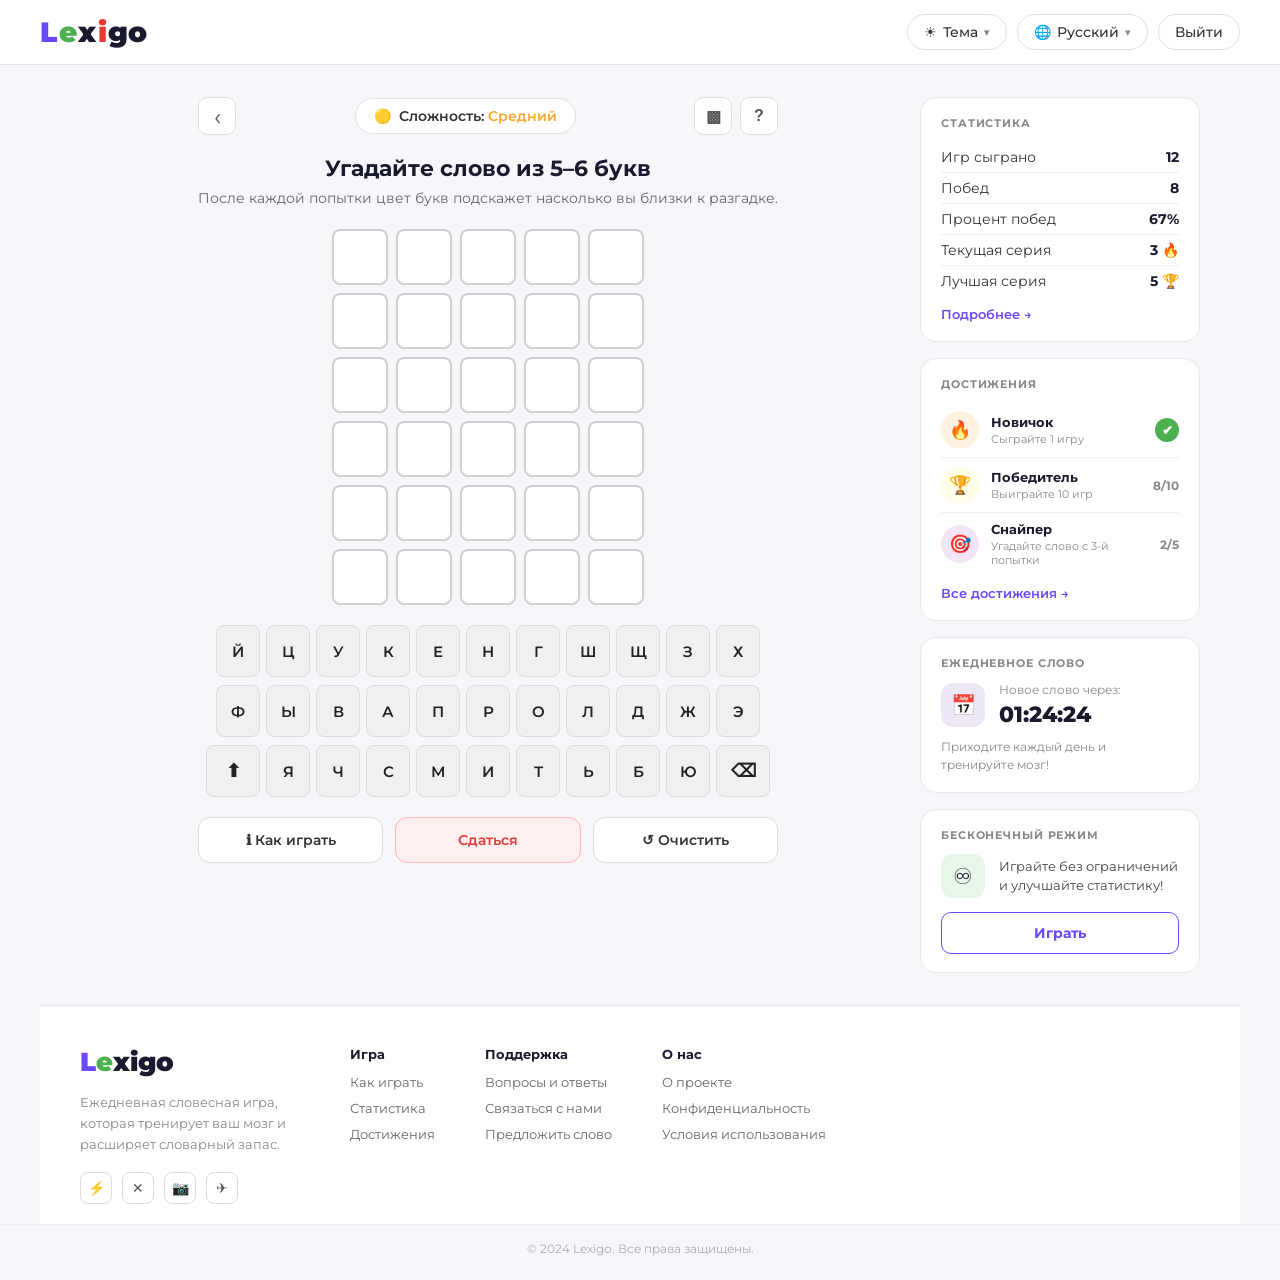
==== commit b1d49b6b: "Поменял название файлов" ====
--- a/play.html
+++ b/play.html
@@ -45,7 +45,7 @@
         <!-- GAME AREA -->
         <section class="game-area">
             <div class="game-topbar">
-                <a href="menu.html" class="back-btn">&#8249;</a>
+                <a href="index.html" class="back-btn">&#8249;</a>
                 <div class="difficulty-display">
                     <span>🟡</span>
                     <span>Сложность: <span class="diff-value" id="diffLabel">Средний</span></span>
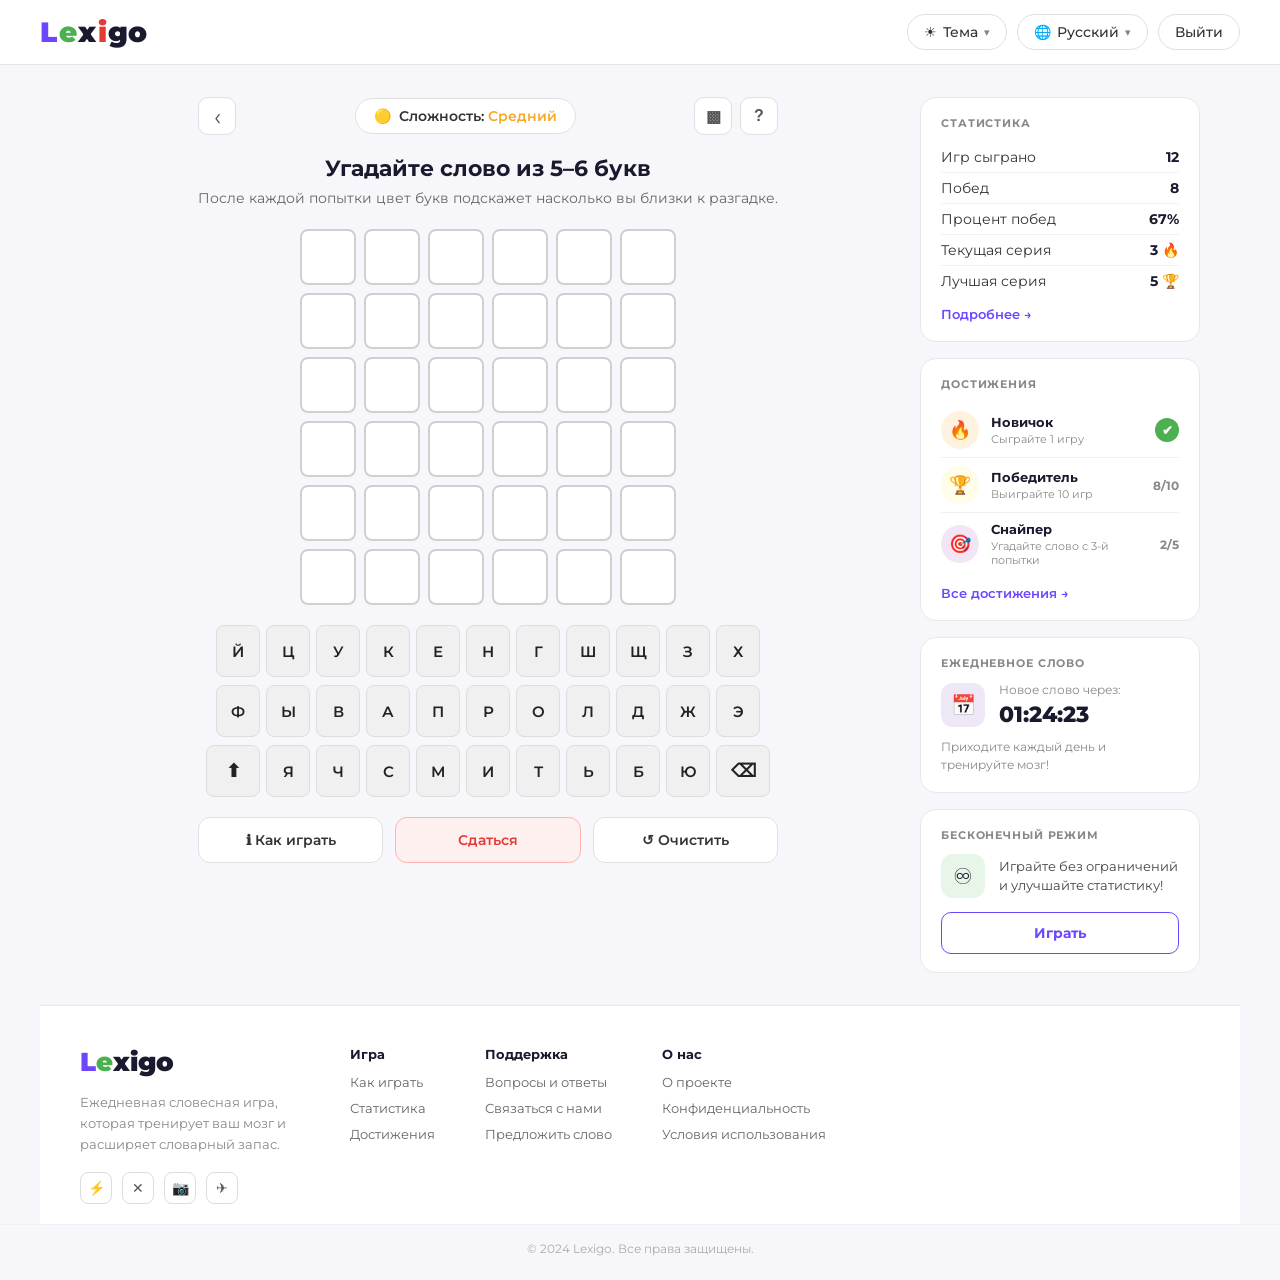
==== commit 429383a1: "Merge branch 'master' of https://github.com/Sava3883/Lexigo" ====
--- a/play.html
+++ b/play.html
@@ -45,7 +45,7 @@
         <!-- GAME AREA -->
         <section class="game-area">
             <div class="game-topbar">
-                <a href="index.html" class="back-btn">&#8249;</a>
+                <a href="menu.html" class="back-btn">&#8249;</a>
                 <div class="difficulty-display">
                     <span>🟡</span>
                     <span>Сложность: <span class="diff-value" id="diffLabel">Средний</span></span>
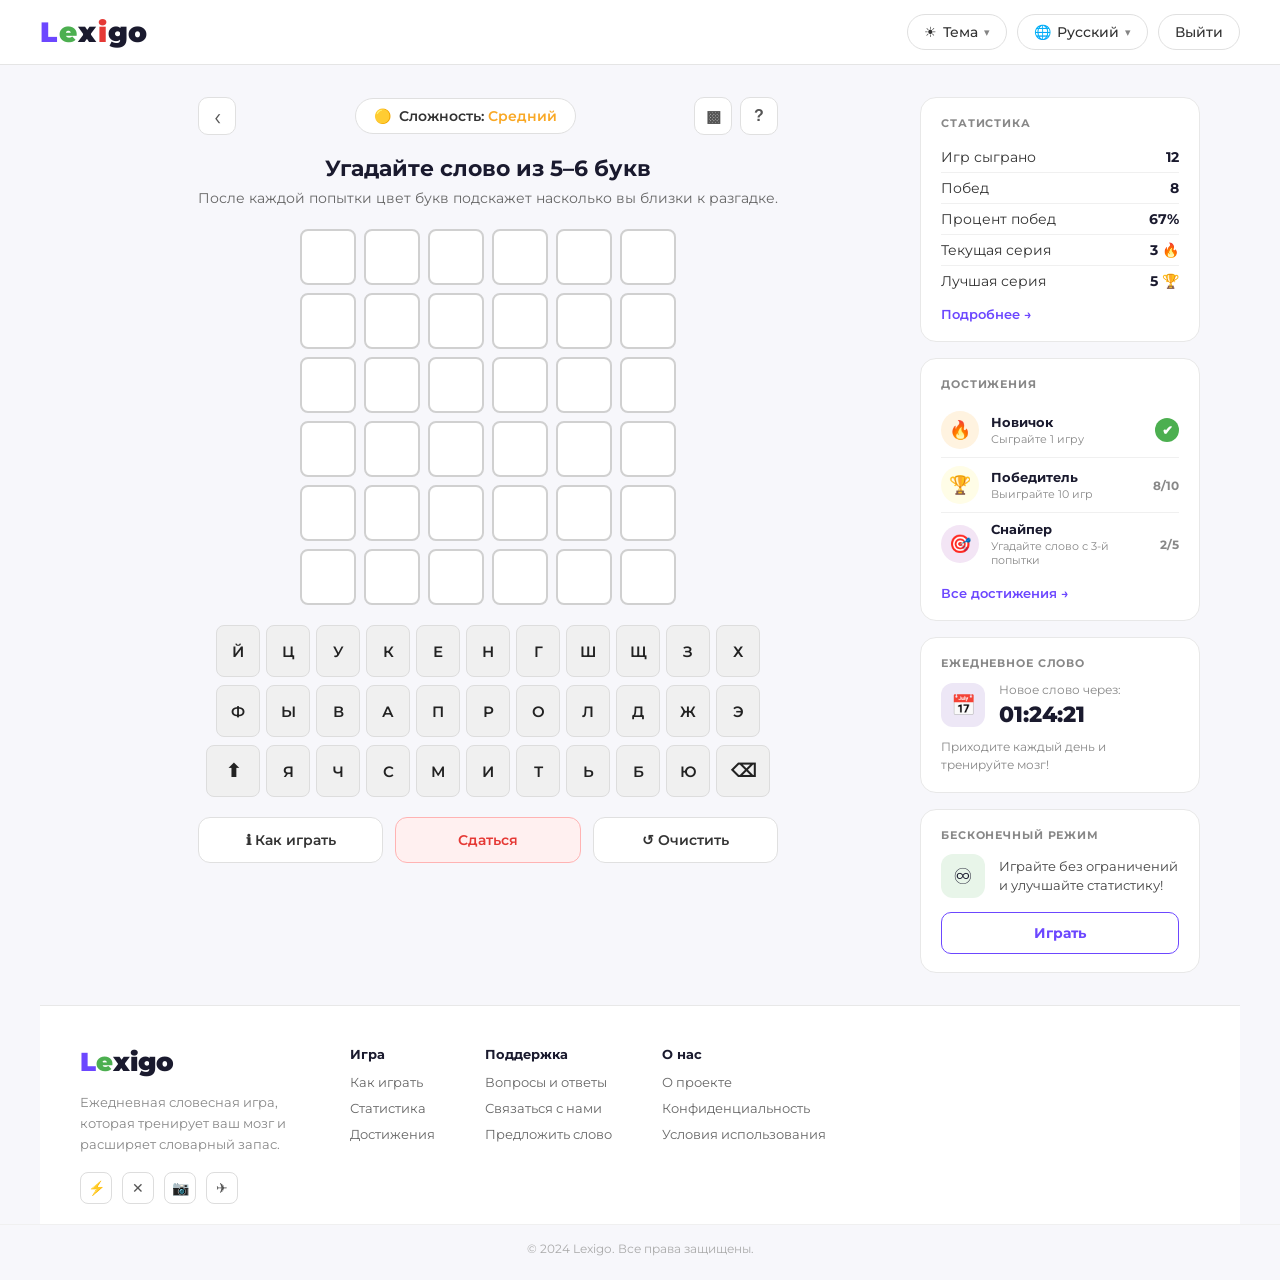
==== commit 0ca6c661: "Update play.html" ====
--- a/play.html
+++ b/play.html
@@ -45,7 +45,7 @@
         <!-- GAME AREA -->
         <section class="game-area">
             <div class="game-topbar">
-                <a href="menu.html" class="back-btn">&#8249;</a>
+                <a href="index.html" class="back-btn">&#8249;</a>
                 <div class="difficulty-display">
                     <span>🟡</span>
                     <span>Сложность: <span class="diff-value" id="diffLabel">Средний</span></span>
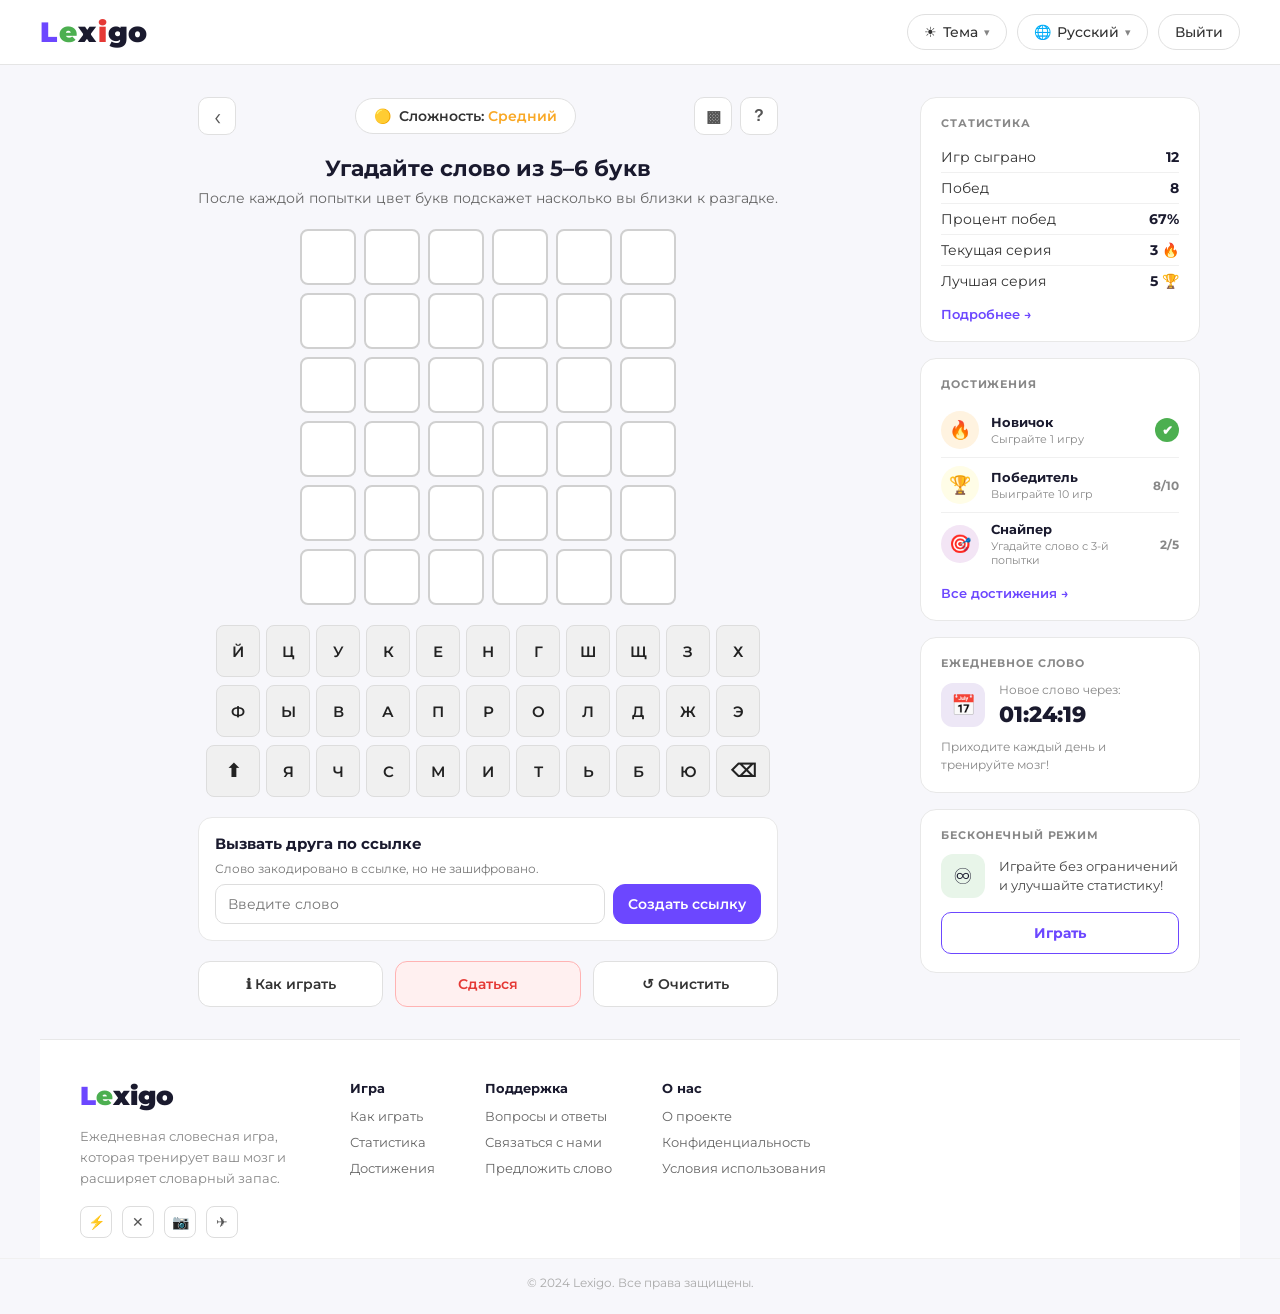
==== commit d5e78cf6: "Add friend challenge links" ====
--- a/play.html
+++ b/play.html
@@ -61,6 +61,14 @@
                 <p data-i18n="gameSubtitle">После каждой попытки цвет букв подскажет насколько<br>вы близки к разгадке.</p>
             </div>
 
+            <div class="friend-invite" id="friendInvite" hidden role="status" aria-live="polite">
+                <span class="friend-invite-icon" aria-hidden="true">🎁</span>
+                <div>
+                    <strong data-i18n="friendInviteTitle">Друг бросил тебе вызов!</strong>
+                    <p data-i18n="friendInviteText">Угадай слово, которое загадал тебе друг.</p>
+                </div>
+            </div>
+
             <div class="grid" id="grid"></div>
 
             <div class="keyboard" id="keyboard">
@@ -74,6 +82,20 @@
                     <div class="kb-key kb-shift" data-letter="shift">⬆</div><div class="kb-key" data-letter="я">Я</div><div class="kb-key" data-letter="ч">Ч</div><div class="kb-key" data-letter="с">С</div><div class="kb-key" data-letter="м">М</div><div class="kb-key" data-letter="и">И</div><div class="kb-key" data-letter="т">Т</div><div class="kb-key" data-letter="ь">Ь</div><div class="kb-key" data-letter="б">Б</div><div class="kb-key" data-letter="ю">Ю</div><div class="kb-key kb-back" data-letter="backspace">⌫</div>
                 </div>
             </div>
+
+            <form class="challenge-panel" id="challengeForm">
+                <label class="challenge-title" for="challengeWord" data-i18n="challengeTitle">Вызвать друга по ссылке</label>
+                <p class="challenge-hint" data-i18n="challengeHint">Слово будет видно другу после открытия ссылки.</p>
+                <div class="challenge-controls">
+                    <input id="challengeWord" type="text" maxlength="32" autocomplete="off" spellcheck="false" data-i18n-placeholder="challengePlaceholder" placeholder="Введите слово">
+                    <button class="action-btn challenge-create" id="createChallengeBtn" type="submit" data-i18n="challengeCreate">Создать ссылку</button>
+                </div>
+                <div class="challenge-share" id="challengeShare" hidden>
+                    <label class="visually-hidden" for="challengeLink" data-i18n="challengeLinkLabel">Ссылка-приглашение</label>
+                    <input id="challengeLink" type="url" readonly>
+                    <button class="action-btn challenge-copy" id="copyChallengeBtn" type="button" data-i18n="challengeCopy">Скопировать</button>
+                </div>
+            </form>
 
             <div class="game-actions">
                 <button class="action-btn how-to" id="howToBtn" data-i18n="howToBtn">ℹ Как играть</button>
--- a/style.css
+++ b/style.css
@@ -253,6 +253,85 @@
 .action-btn.surrender:hover { background: #ffe5e5; }
 .action-btn.clear   { background: #fff; border: 1px solid #e0e0e0; color: #333; }
 .action-btn.clear:hover { background: #f5f5f5; }
+
+/* ─── FRIEND CHALLENGE ─── */
+.challenge-panel {
+    width: 100%;
+    max-width: 580px;
+    display: flex;
+    flex-direction: column;
+    gap: 8px;
+    padding: 16px;
+    border: 1px solid #e8e8e8;
+    border-radius: 14px;
+    background: #fff;
+}
+.challenge-title { font-size: 15px; font-weight: 700; }
+.challenge-hint { font-size: 12px; color: #777; }
+.challenge-controls,
+.challenge-share { display: flex; gap: 8px; width: 100%; }
+.challenge-share[hidden] { display: none; }
+.challenge-controls input,
+.challenge-share input {
+    min-width: 0;
+    flex: 1;
+    padding: 10px 12px;
+    border: 1px solid #ddd;
+    border-radius: 10px;
+    background: #fff;
+    color: #333;
+    font: inherit;
+    font-size: 14px;
+}
+.challenge-share input { font-size: 12px; }
+.challenge-create,
+.challenge-copy {
+    flex: 0 0 auto;
+    padding: 10px 14px;
+    border: 1px solid #6c47ff;
+    background: #6c47ff;
+    color: #fff;
+}
+.challenge-create:hover,
+.challenge-copy:hover { background: #5735e6; }
+.friend-invite {
+    display: flex;
+    align-items: center;
+    gap: 14px;
+    width: 100%;
+    max-width: 580px;
+    padding: 16px 20px;
+    border: 1px solid #d7ccff;
+    border-radius: 16px;
+    background: linear-gradient(120deg, #f5f0ff, #f0faf0);
+    box-shadow: 0 6px 20px rgba(108, 71, 255, .1);
+    animation: fadeIn 0.35s ease both;
+}
+.friend-invite[hidden] { display: none; }
+.friend-invite-icon {
+    display: flex;
+    align-items: center;
+    justify-content: center;
+    width: 46px;
+    height: 46px;
+    flex: 0 0 46px;
+    border-radius: 14px;
+    background: #e8e0ff;
+    font-size: 24px;
+}
+.friend-invite strong { display: block; margin-bottom: 4px; color: #4a2fa0; font-size: 15px; }
+.friend-invite p { color: #5d586b; font-size: 13px; line-height: 1.5; }
+.visually-hidden {
+    position: absolute;
+    width: 1px;
+    height: 1px;
+    padding: 0;
+    margin: -1px;
+    overflow: hidden;
+    clip: rect(0, 0, 0, 0);
+    white-space: nowrap;
+    border: 0;
+}
 
 /* ─── SIDEBAR ─── */
 .sidebar { width: 280px; flex-shrink: 0; display: flex; flex-direction: column; gap: 16px; }
@@ -385,6 +464,7 @@
     animation: fadeIn 0.2s ease;
 }
 .game-message.warn { background: #fff3e0; color: #e65100; border: 1px solid #ffcc80; }
+.game-message.success { background: #e8f5e9; color: #2e7d32; border: 1px solid #a5d6a7; }
 @keyframes fadeIn { from{opacity:0;transform:translateY(-6px)} to{opacity:1;transform:translateY(0)} }
 
 /* ─── RESULT MODAL ─── */
@@ -683,6 +763,15 @@
 [data-theme="dark"] .action-btn.how-to:hover,
 [data-theme="dark"] .action-btn.clear:hover { background: #2e2e48; }
 [data-theme="dark"] .action-btn.surrender { background: #2a1a1a; border-color: #7a3a3a; }
+[data-theme="dark"] .challenge-panel { background: #1e1e2e; border-color: #2a2a40; }
+[data-theme="dark"] .challenge-title { color: #e8e8f0; }
+[data-theme="dark"] .challenge-hint { color: #888; }
+[data-theme="dark"] .challenge-controls input,
+[data-theme="dark"] .challenge-share input { background: #252538; border-color: #3a3a55; color: #e8e8f0; }
+[data-theme="dark"] .friend-invite { background: linear-gradient(120deg, #251e3c, #192b20); border-color: #4a3b70; }
+[data-theme="dark"] .friend-invite-icon { background: #352956; }
+[data-theme="dark"] .friend-invite strong { color: #d1c5ff; }
+[data-theme="dark"] .friend-invite p { color: #aaa4b8; }
 
 /* Sidebar */
 [data-theme="dark"] .sidebar-card { background: #1e1e2e; border-color: #2a2a40; }
@@ -734,6 +823,19 @@
 [data-theme="dark"] .hero-title { color: #e8e8f0; }
 [data-theme="dark"] .hero-desc { color: #888; }
 [data-theme="dark"] .game-message.warn { background: #2a1a00; border-color: #a06020; color: #f9a825; }
+[data-theme="dark"] .game-message.success { background: #152015; border-color: #2e7d32; color: #81c784; }
+
+@media (max-width: 520px) {
+    .challenge-panel { padding: 12px; }
+    .challenge-controls,
+    .challenge-share { flex-wrap: wrap; }
+    .challenge-controls input,
+    .challenge-share input { flex-basis: 100%; }
+    .challenge-create,
+    .challenge-copy { width: 100%; }
+    .friend-invite { padding: 14px; gap: 10px; }
+    .friend-invite strong { font-size: 14px; }
+}
 
 /* Info cards */
 [data-theme="dark"] .info-card { background: #1e1e2e; border-color: #2a2a40; }
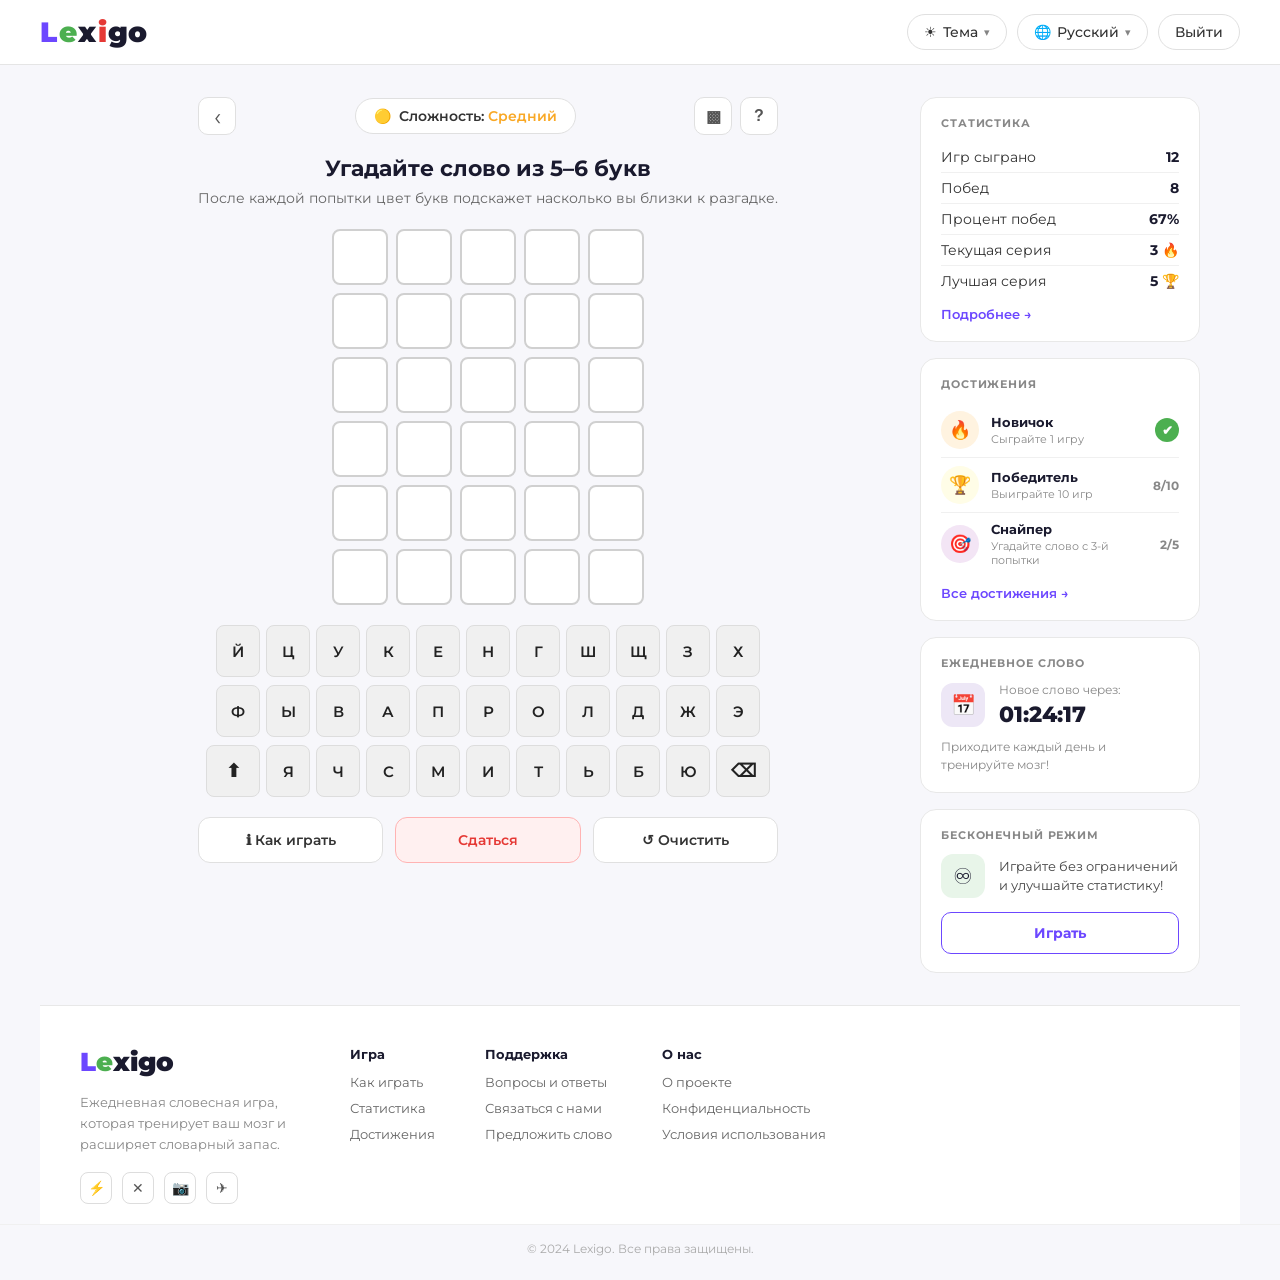
==== commit 80ed1a64: "Добавление словаря слов" ====
--- a/play.html
+++ b/play.html
@@ -61,14 +61,6 @@
                 <p data-i18n="gameSubtitle">После каждой попытки цвет букв подскажет насколько<br>вы близки к разгадке.</p>
             </div>
 
-            <div class="friend-invite" id="friendInvite" hidden role="status" aria-live="polite">
-                <span class="friend-invite-icon" aria-hidden="true">🎁</span>
-                <div>
-                    <strong data-i18n="friendInviteTitle">Друг бросил тебе вызов!</strong>
-                    <p data-i18n="friendInviteText">Угадай слово, которое загадал тебе друг.</p>
-                </div>
-            </div>
-
             <div class="grid" id="grid"></div>
 
             <div class="keyboard" id="keyboard">
@@ -82,20 +74,6 @@
                     <div class="kb-key kb-shift" data-letter="shift">⬆</div><div class="kb-key" data-letter="я">Я</div><div class="kb-key" data-letter="ч">Ч</div><div class="kb-key" data-letter="с">С</div><div class="kb-key" data-letter="м">М</div><div class="kb-key" data-letter="и">И</div><div class="kb-key" data-letter="т">Т</div><div class="kb-key" data-letter="ь">Ь</div><div class="kb-key" data-letter="б">Б</div><div class="kb-key" data-letter="ю">Ю</div><div class="kb-key kb-back" data-letter="backspace">⌫</div>
                 </div>
             </div>
-
-            <form class="challenge-panel" id="challengeForm">
-                <label class="challenge-title" for="challengeWord" data-i18n="challengeTitle">Вызвать друга по ссылке</label>
-                <p class="challenge-hint" data-i18n="challengeHint">Слово будет видно другу после открытия ссылки.</p>
-                <div class="challenge-controls">
-                    <input id="challengeWord" type="text" maxlength="32" autocomplete="off" spellcheck="false" data-i18n-placeholder="challengePlaceholder" placeholder="Введите слово">
-                    <button class="action-btn challenge-create" id="createChallengeBtn" type="submit" data-i18n="challengeCreate">Создать ссылку</button>
-                </div>
-                <div class="challenge-share" id="challengeShare" hidden>
-                    <label class="visually-hidden" for="challengeLink" data-i18n="challengeLinkLabel">Ссылка-приглашение</label>
-                    <input id="challengeLink" type="url" readonly>
-                    <button class="action-btn challenge-copy" id="copyChallengeBtn" type="button" data-i18n="challengeCopy">Скопировать</button>
-                </div>
-            </form>
 
             <div class="game-actions">
                 <button class="action-btn how-to" id="howToBtn" data-i18n="howToBtn">ℹ Как играть</button>
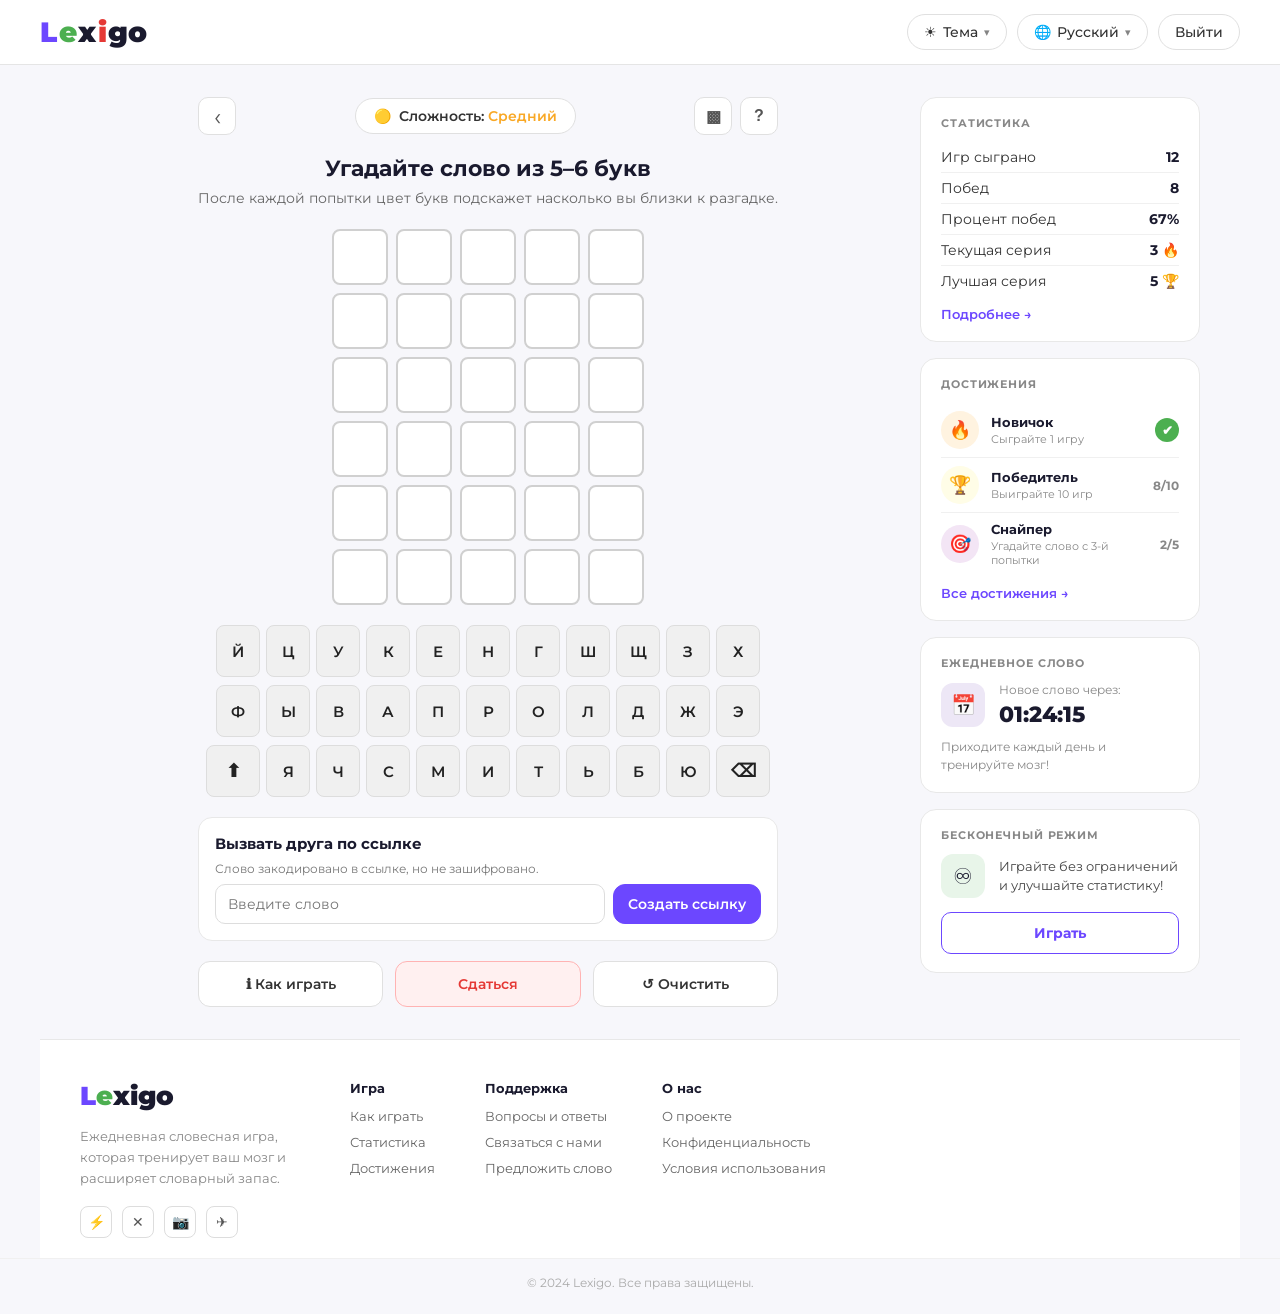
==== commit dc2ef875: "Merge remote-tracking branch 'origin/master' into library" ====
--- a/play.html
+++ b/play.html
@@ -61,6 +61,14 @@
                 <p data-i18n="gameSubtitle">После каждой попытки цвет букв подскажет насколько<br>вы близки к разгадке.</p>
             </div>
 
+            <div class="friend-invite" id="friendInvite" hidden role="status" aria-live="polite">
+                <span class="friend-invite-icon" aria-hidden="true">🎁</span>
+                <div>
+                    <strong data-i18n="friendInviteTitle">Друг бросил тебе вызов!</strong>
+                    <p data-i18n="friendInviteText">Угадай слово, которое загадал тебе друг.</p>
+                </div>
+            </div>
+
             <div class="grid" id="grid"></div>
 
             <div class="keyboard" id="keyboard">
@@ -74,6 +82,20 @@
                     <div class="kb-key kb-shift" data-letter="shift">⬆</div><div class="kb-key" data-letter="я">Я</div><div class="kb-key" data-letter="ч">Ч</div><div class="kb-key" data-letter="с">С</div><div class="kb-key" data-letter="м">М</div><div class="kb-key" data-letter="и">И</div><div class="kb-key" data-letter="т">Т</div><div class="kb-key" data-letter="ь">Ь</div><div class="kb-key" data-letter="б">Б</div><div class="kb-key" data-letter="ю">Ю</div><div class="kb-key kb-back" data-letter="backspace">⌫</div>
                 </div>
             </div>
+
+            <form class="challenge-panel" id="challengeForm">
+                <label class="challenge-title" for="challengeWord" data-i18n="challengeTitle">Вызвать друга по ссылке</label>
+                <p class="challenge-hint" data-i18n="challengeHint">Слово будет видно другу после открытия ссылки.</p>
+                <div class="challenge-controls">
+                    <input id="challengeWord" type="text" maxlength="32" autocomplete="off" spellcheck="false" data-i18n-placeholder="challengePlaceholder" placeholder="Введите слово">
+                    <button class="action-btn challenge-create" id="createChallengeBtn" type="submit" data-i18n="challengeCreate">Создать ссылку</button>
+                </div>
+                <div class="challenge-share" id="challengeShare" hidden>
+                    <label class="visually-hidden" for="challengeLink" data-i18n="challengeLinkLabel">Ссылка-приглашение</label>
+                    <input id="challengeLink" type="url" readonly>
+                    <button class="action-btn challenge-copy" id="copyChallengeBtn" type="button" data-i18n="challengeCopy">Скопировать</button>
+                </div>
+            </form>
 
             <div class="game-actions">
                 <button class="action-btn how-to" id="howToBtn" data-i18n="howToBtn">ℹ Как играть</button>
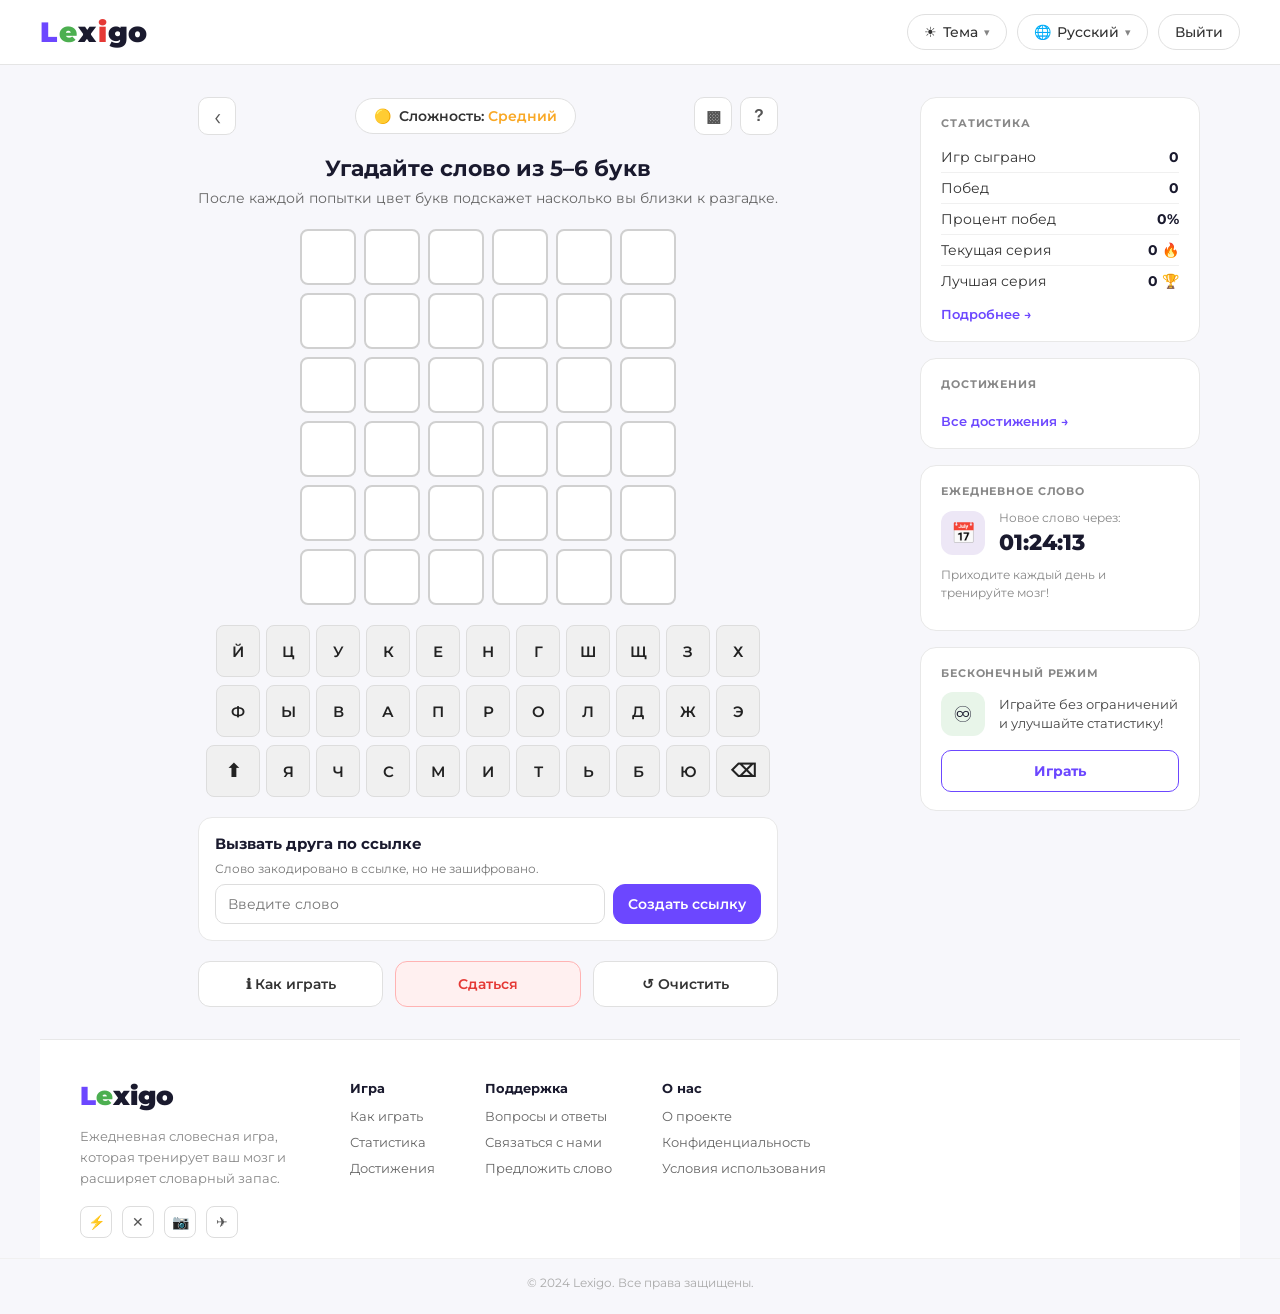
==== commit ede37abc: "Side panel: динамическая статистика, достижения, ежедневное слово" ====
--- a/play.html
+++ b/play.html
@@ -49,6 +49,7 @@
                 <div class="difficulty-display">
                     <span>🟡</span>
                     <span>Сложность: <span class="diff-value" id="diffLabel">Средний</span></span>
+                    <span class="mode-badge" id="modeBadge" style="display:none"></span>
                 </div>
                 <div class="topbar-right">
                     <button class="icon-btn" id="statsBtn">&#9641;</button>
@@ -107,51 +108,38 @@
         <!-- SIDEBAR -->
         <aside class="sidebar">
             <div class="sidebar-card">
-                <h3 class="card-title">СТАТИСТИКА</h3>
-                <div class="stat-row"><span>Игр сыграно</span><span class="stat-val">12</span></div>
-                <div class="stat-row"><span>Побед</span><span class="stat-val">8</span></div>
-                <div class="stat-row"><span>Процент побед</span><span class="stat-val">67%</span></div>
-                <div class="stat-row"><span>Текущая серия</span><span class="stat-val">3 🔥</span></div>
-                <div class="stat-row"><span>Лучшая серия</span><span class="stat-val">5 🏆</span></div>
-                <a href="#" class="card-link">Подробнее →</a>
+                <h3 class="card-title" data-i18n="sidebarStats">СТАТИСТИКА</h3>
+                <div class="stat-row"><span data-i18n="statsPlayed">Игр сыграно</span><span class="stat-val" id="sbPlayed">0</span></div>
+                <div class="stat-row"><span data-i18n="statsWins">Побед</span><span class="stat-val" id="sbWins">0</span></div>
+                <div class="stat-row"><span data-i18n="statsWinPct">Процент побед</span><span class="stat-val" id="sbPct">0%</span></div>
+                <div class="stat-row"><span data-i18n="statsStreak">Текущая серия</span><span class="stat-val" id="sbStreak">0 🔥</span></div>
+                <div class="stat-row"><span data-i18n="statsBest">Лучшая серия</span><span class="stat-val" id="sbBest">0 🏆</span></div>
+                <a href="#" class="card-link" id="sbStatsLink" data-i18n="detailLink">Подробнее →</a>
             </div>
             <div class="sidebar-card">
-                <h3 class="card-title">ДОСТИЖЕНИЯ</h3>
-                <div class="achievement">
-                    <div class="ach-icon fire">🔥</div>
-                    <div class="ach-info"><div class="ach-name">Новичок</div><div class="ach-desc">Сыграйте 1 игру</div></div>
-                    <div class="ach-status done">✔</div>
-                </div>
-                <div class="achievement">
-                    <div class="ach-icon trophy">🏆</div>
-                    <div class="ach-info"><div class="ach-name">Победитель</div><div class="ach-desc">Выиграйте 10 игр</div></div>
-                    <div class="ach-status progress">8/10</div>
-                </div>
-                <div class="achievement">
-                    <div class="ach-icon sniper">🎯</div>
-                    <div class="ach-info"><div class="ach-name">Снайпер</div><div class="ach-desc">Угадайте слово с 3-й попытки</div></div>
-                    <div class="ach-status progress">2/5</div>
-                </div>
-                <a href="#" class="card-link">Все достижения →</a>
-            </div>
-            <div class="sidebar-card">
-                <h3 class="card-title">ЕЖЕДНЕВНОЕ СЛОВО</h3>
+                <h3 class="card-title" data-i18n="sidebarAch">ДОСТИЖЕНИЯ</h3>
+                <div id="sbAchList"></div>
+                <a href="#" class="card-link" id="sbAchLink" data-i18n="allAch">Все достижения →</a>
+            </div>
+            <div class="sidebar-card daily-card" id="dailyCard" role="button" tabindex="0">
+                <h3 class="card-title" data-i18n="sidebarDaily">ЕЖЕДНЕВНОЕ СЛОВО</h3>
                 <div class="daily-row">
                     <div class="daily-icon">📅</div>
                     <div>
-                        <div class="daily-label">Новое слово через:</div>
+                        <div class="daily-label" data-i18n="dailyLabel">Новое слово через:</div>
                         <div class="daily-timer" id="dailyTimer">00:00:00</div>
                     </div>
                 </div>
-                <p class="daily-desc">Приходите каждый день и тренируйте мозг!</p>
-            </div>
-            <div class="sidebar-card">
-                <h3 class="card-title">БЕСКОНЕЧНЫЙ РЕЖИМ</h3>
+                <p class="daily-desc" data-i18n="dailyDesc">Приходите каждый день и тренируйте мозг!</p>
+                <div class="daily-status" id="dailyStatus"></div>
+            </div>
+            <div class="sidebar-card" id="infiniteCard">
+                <h3 class="card-title" data-i18n="sidebarInf">БЕСКОНЕЧНЫЙ РЕЖИМ</h3>
                 <div class="infinite-row">
                     <div class="infinite-icon">♾</div>
-                    <p>Играйте без ограничений и улучшайте статистику!</p>
-                </div>
-                <button class="sidebar-play-btn" id="infiniteBtn">Играть</button>
+                    <p data-i18n="infDesc">Играйте без ограничений и улучшайте статистику!</p>
+                </div>
+                <button class="sidebar-play-btn" id="infiniteBtn" data-i18n="infBtn">Играть</button>
             </div>
         </aside>
     </main>
@@ -169,7 +157,7 @@
             </div>
         </div>
         <div class="footer-links">
-            <div class="footer-col"><h4>Игра</h4><a href="#">Как играть</a><a href="#">Статистика</a><a href="#">Достижения</a></div>
+            <div class="footer-col"><h4>Игра</h4><a href="#" id="footerHowTo">Как играть</a><a href="#" id="footerStats">Статистика</a><a href="#" id="footerAch">Достижения</a></div>
             <div class="footer-col"><h4>Поддержка</h4><a href="#">Вопросы и ответы</a><a href="#">Связаться с нами</a><a href="#">Предложить слово</a></div>
             <div class="footer-col"><h4>О нас</h4><a href="#">О проекте</a><a href="#">Конфиденциальность</a><a href="#">Условия использования</a></div>
         </div>
@@ -187,6 +175,32 @@
                 <li>🟨 <b>Жёлтый</b> — буква есть, но не там</li>
                 <li>⬜ <b>Серый</b> — буквы нет в слове</li>
             </ul>
+        </div>
+    </div>
+
+    <!-- MODAL: Statistics -->
+    <div class="modal-overlay" id="statsModal">
+        <div class="modal stats-modal">
+            <button class="modal-close" id="closeStats">✕</button>
+            <h2 data-i18n="statsModalTitle">Статистика</h2>
+            <div class="stats-grid">
+                <div class="stats-num-card"><div class="stats-num" id="smPlayed">0</div><div class="stats-num-label" data-i18n="statsPlayed">Игр сыграно</div></div>
+                <div class="stats-num-card"><div class="stats-num" id="smWins">0</div><div class="stats-num-label" data-i18n="statsWins">Побед</div></div>
+                <div class="stats-num-card"><div class="stats-num" id="smPct" style="color:var(--green)">0%</div><div class="stats-num-label" data-i18n="statsWinPct">Процент побед</div></div>
+                <div class="stats-num-card"><div class="stats-num" id="smStreak" style="color:var(--yellow)">0🔥</div><div class="stats-num-label" data-i18n="statsStreak">Серия</div></div>
+            </div>
+            <div class="stats-best"><span data-i18n="statsBest">Лучшая серия</span>: <b id="smBest">0</b> 🏆</div>
+            <div class="stats-distrib-title" data-i18n="statsDistrib">Распределение попыток</div>
+            <div id="smDist"></div>
+        </div>
+    </div>
+
+    <!-- MODAL: Achievements -->
+    <div class="modal-overlay" id="achModal">
+        <div class="modal ach-modal">
+            <button class="modal-close" id="closeAch">✕</button>
+            <h2><span data-i18n="achTitle">Достижения</span> <span class="ach-count" id="achModalCount">0 / 0</span></h2>
+            <div id="achModalList" class="ach-modal-list"></div>
         </div>
     </div>
 
@@ -232,6 +246,7 @@
         </div>
     </div>
 
+    <script src="stats.js"></script>
     <script src="script.js"></script>
     <script src="i18n.js"></script>
     <script>
--- a/style.css
+++ b/style.css
@@ -942,3 +942,42 @@
     border-color: #6c47ff;
     color: #c9b8ff;
 }
+
+/* ===== Daily word, achievements modal, toast (stats.js) ===== */
+.ach-icon.blue  { background: #e3f2fd; }
+.ach-icon.pink  { background: #fce4ec; }
+.ach-icon.green { background: #e8f5e9; }
+.achievement:not(.unlocked) .ach-icon { opacity: .55; }
+
+.daily-card { cursor: pointer; transition: box-shadow .2s, border-color .2s; }
+.daily-card:hover { box-shadow: 0 6px 20px rgba(108,71,255,.15); }
+.daily-card.active { border-color: var(--purple); }
+.daily-card.done { cursor: default; }
+.sidebar-card.active#infiniteCard, #infiniteCard.active { border-color: var(--purple); }
+.daily-status { margin-top: 10px; font-size: 12px; font-weight: 700; color: var(--purple); }
+.daily-status.won  { color: var(--green); }
+.daily-status.lost { color: #e53935; }
+
+.mode-badge { margin-left: 10px; padding: 3px 10px; border-radius: 20px; background: #ede7f6; color: var(--purple); font-size: 12px; font-weight: 700; }
+
+.stats-best { text-align: center; font-size: 14px; color: #555; margin: 14px 0 6px; }
+.ach-modal { max-width: 480px; text-align: left; }
+.ach-modal h2 { text-align: center; margin-bottom: 16px; }
+.ach-count { font-size: 14px; font-weight: 700; color: var(--purple); margin-left: 6px; }
+.ach-modal-list { max-height: 60vh; overflow-y: auto; }
+
+.lx-toast {
+    position: fixed; left: 50%; bottom: 32px; transform: translate(-50%, 20px);
+    background: #1a1a2e; color: #fff; padding: 12px 22px; border-radius: 14px;
+    font-size: 14px; font-weight: 600; box-shadow: 0 10px 30px rgba(0,0,0,.25);
+    opacity: 0; pointer-events: none; transition: opacity .3s, transform .3s; z-index: 2000;
+}
+.lx-toast.show { opacity: 1; transform: translate(-50%, 0); }
+
+[data-theme="dark"] .daily-card.active,
+[data-theme="dark"] #infiniteCard.active { border-color: var(--purple); }
+[data-theme="dark"] .mode-badge { background: #2a2a40; }
+[data-theme="dark"] .stats-best { color: #aaa; }
+[data-theme="dark"] .ach-icon.blue,
+[data-theme="dark"] .ach-icon.pink,
+[data-theme="dark"] .ach-icon.green { background: #2a2a40; }
